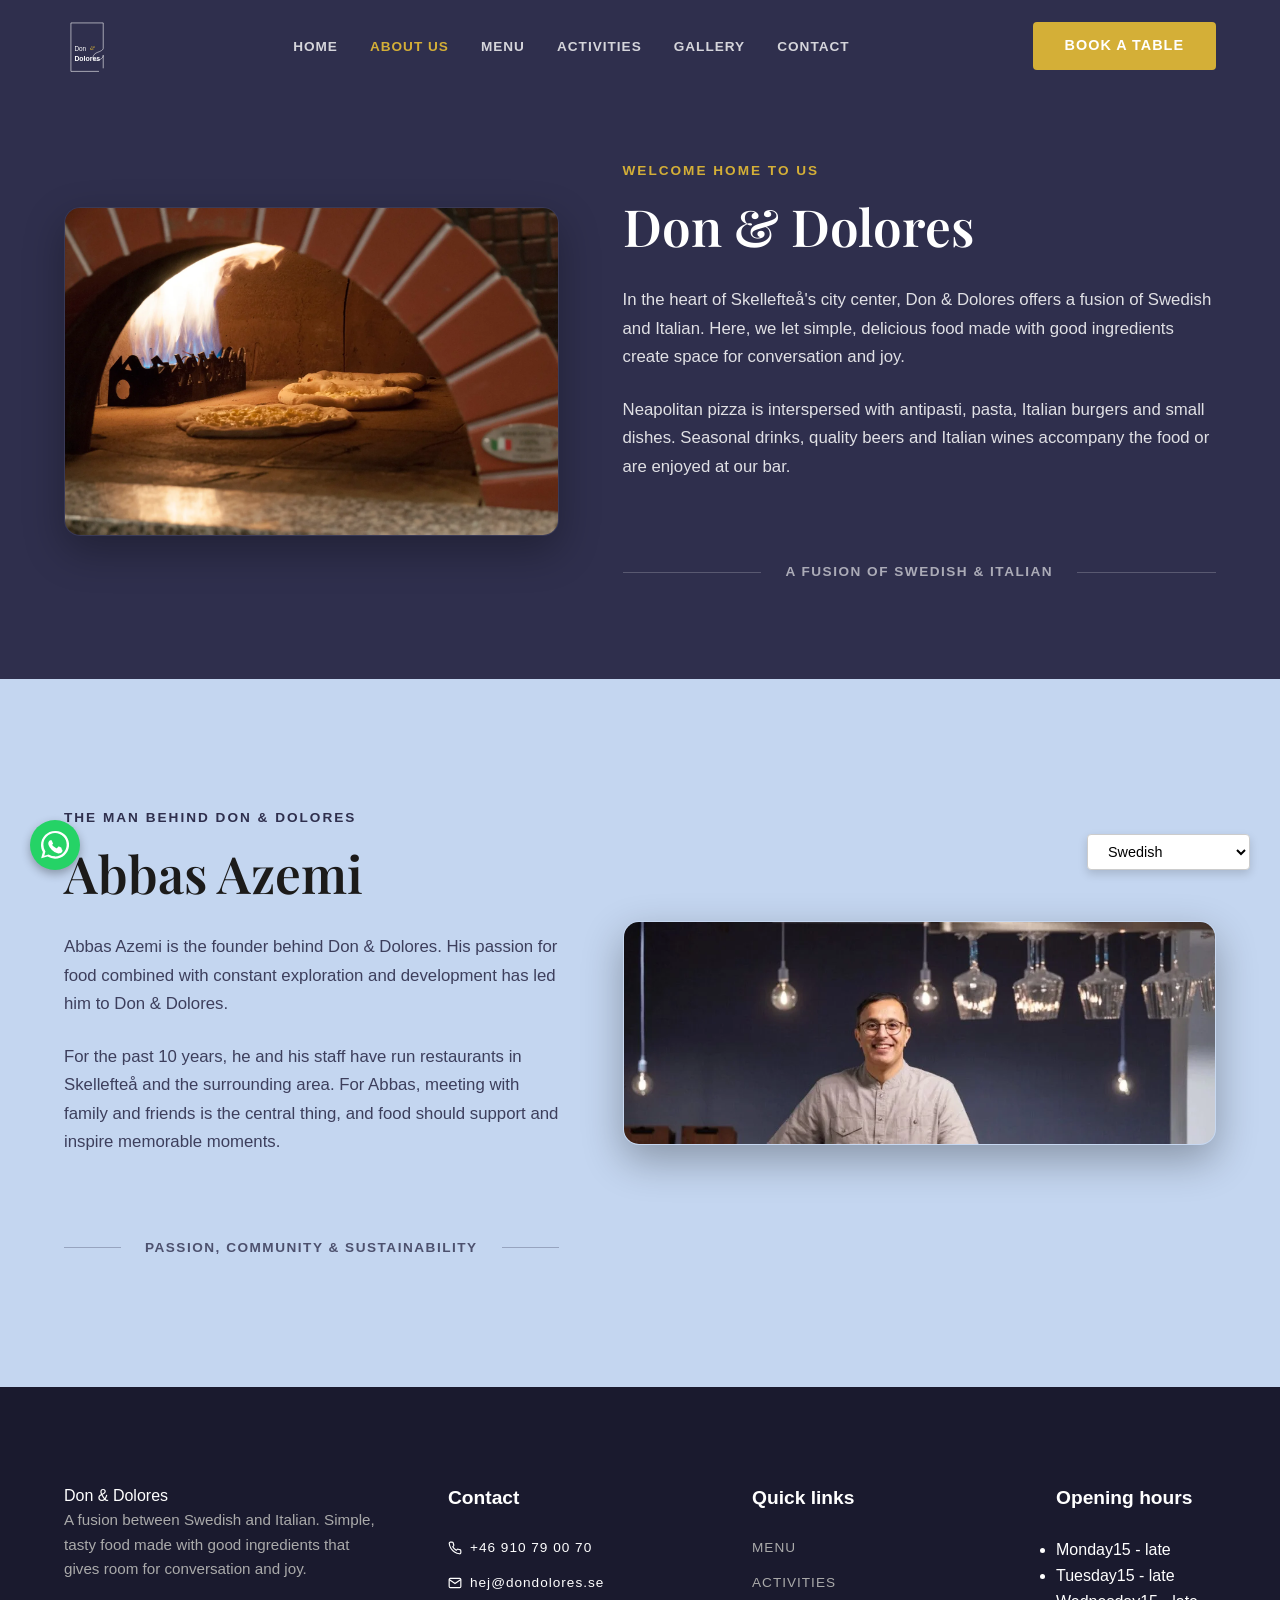
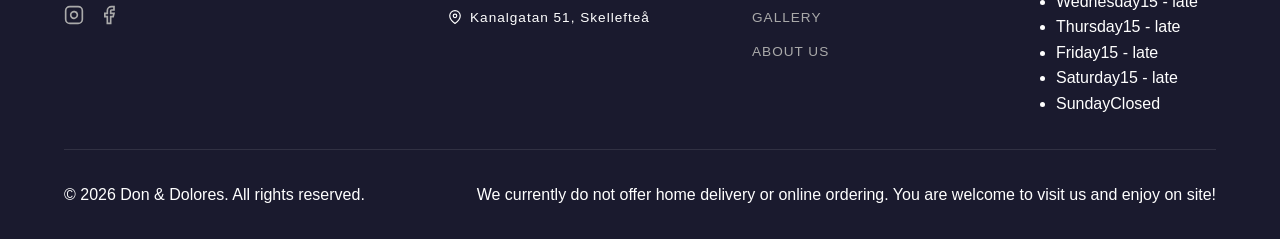
==== about.html @ 0abe005c "feat: complete redesign of Don & Dolores website with new pages and interactive modules" ====
<!DOCTYPE html>
<html lang="sv">

<head>
    <meta charset="UTF-8">
    <meta name="viewport" content="width=device-width, initial-scale=1.0">
    <title>About Us | Don & Dolores</title>
    <!-- Google Fonts -->
    <link rel="preconnect" href="https://fonts.googleapis.com">
    <link rel="preconnect" href="https://fonts.gstatic.com" crossorigin>
    <link
        href="https://fonts.googleapis.com/css2?family=Playfair+Display:ital,wght@0,400..900;1,400..900&family=Plus+Jakarta+Sans:ital,wght@0,200..800;1,200..800&display=swap"
        rel="stylesheet">
    <link rel="stylesheet" href="css/main.css">
</head>

<body>
    <!-- 1. HEADER & NAVIGATION -->
    <header>
        <div class="container nav-container">
            <!-- Logo (Matched to screenshot exactly) -->
            <a href="index.html" class="logo-container" aria-label="Don & Dolores Home">
                <svg viewBox="0 0 200 260" class="logo-svg" fill="none" xmlns="http://www.w3.org/2000/svg"
                    style="color: #ffffff;">
                    <path
                        d="M 150,240 L 30,240 L 30,30 L 170,30 L 170,140 C 170,150 150,155 140,160 C 125,168 120,185 135,190 C 150,195 170,185 170,170 L 170,225"
                        stroke="currentColor" stroke-width="2.5" stroke-linecap="round" stroke-linejoin="round" />
                    <text x="45" y="152" font-family="'Inter', sans-serif" font-weight="300" font-size="28"
                        fill="currentColor">Don</text>
                    <text x="112" y="146" font-family="'Playfair Display', serif" font-style="italic" font-weight="600"
                        font-size="24" fill="var(--accent-gold)">&amp;</text>
                    <text x="45" y="196" font-family="'Inter', sans-serif" font-weight="700" font-size="30"
                        fill="currentColor">Dolores</text>
                </svg>
            </a>

            <!-- Nav Menu Links (Matched to screenshot exactly) -->
            <nav>
                <ul class="nav-menu">
                    <li><a href="index.html" class="nav-link">HOME</a></li>
                    <li><a href="about.html" class="nav-link active">ABOUT US</a></li>
                    <li><a href="menu.html" class="nav-link">MENU</a></li>
                    <li><a href="index.html#aktiviteter" class="nav-link">ACTIVITIES</a></li>
                    <li><a href="gallery.html" class="nav-link">GALLERY</a></li>
                    <li><a href="index.html#kontakt" class="nav-link">CONTACT</a></li>
                </ul>
            </nav>

            <!-- Action buttons -->
            <div class="nav-actions">
                <a href="#boka" class="btn btn-gold open-booking">BOOK A TABLE</a>

                <!-- Mobile Navigation Toggle -->
                <button class="mobile-toggle" aria-label="Toggle Menu">
                    <span></span>
                    <span></span>
                    <span></span>
                </button>
            </div>
        </div>
    </header>

    <!-- 2. DON & DOLORES (WELCOME HOME) SECTION -->
    <section class="welcome-section about-hero-padding">
        <div class="container">
            <div class="welcome-grid">
                <div class="welcome-image-wrap">
                    <img src="gallery/2-scaled.webp" alt="Don & Dolores waitress with drinks" class="welcome-image">
                </div>
                <div class="welcome-content">
                    <span class="welcome-subtitle">WELCOME HOME TO US</span>
                    <h1 class="welcome-title">Don &amp; Dolores</h1>
                    <p class="welcome-text">In the heart of Skellefteå's city center, Don &amp; Dolores offers a fusion
                        of Swedish and Italian. Here, we let simple, delicious food made with good ingredients create
                        space for conversation and joy.</p>
                    <p class="welcome-text">Neapolitan pizza is interspersed with antipasti, pasta, Italian burgers and
                        small dishes. Seasonal drinks, quality beers and Italian wines accompany the food or are enjoyed
                        at our bar.</p>
                    <div class="divider-line divider-line-light">A fusion of Swedish &amp; Italian</div>
                </div>
            </div>
        </div>
    </section>

    <!-- 3. ABBAS AZEMI (FOUNDER) SECTION -->
    <section class="founder-section">
        <div class="container">
            <div class="welcome-grid">
                <div class="welcome-content">
                    <span class="welcome-subtitle">THE MAN BEHIND DON &amp; DOLORES</span>
                    <h2 class="welcome-title">Abbas Azemi</h2>
                    <p class="welcome-text">Abbas Azemi is the founder behind Don &amp; Dolores. His passion for food
                        combined with constant exploration and development has led him to Don &amp; Dolores.</p>
                    <p class="welcome-text">For the past 10 years, he and his staff have run restaurants in Skellefteå
                        and the surrounding area. For Abbas, meeting with family and friends is the central thing, and
                        food should support and inspire memorable moments.</p>
                    <div class="divider-line divider-line-dark">Passion, community &amp; sustainability</div>
                </div>
                <div class="welcome-image-wrap">
                    <img src="assets/owner.webp" alt="Abbas Azemi, founder of Don & Dolores" class="welcome-image">
                </div>
            </div>
        </div>
    </section>

    <!-- 4. FOOTER SECTION -->
    <footer>
        <div class="container footer-grid">
            <!-- Col 1: Brand -->
            <div class="footer-col brand-col">
                <span class="footer-logo">Don &amp; Dolores</span>
                <p class="footer-brand-desc">A fusion between Swedish and Italian. Simple, tasty food made with good
                    ingredients that gives room for conversation and joy.</p>
                <div class="social-links" style="display:flex; gap:15px; margin-top:1.5rem;">
                    <a href="https://www.instagram.com/dondolores_skelleftea/" target="_blank" aria-label="Instagram"
                        style="color:#aaa; text-decoration:none;"><svg width="20" height="20" viewBox="0 0 24 24"
                            fill="none" stroke="currentColor" stroke-width="2">
                            <rect x="2" y="2" width="20" height="20" rx="5" ry="5"></rect>
                            <path d="M16 11.37A4 4 0 1 1 12.63 8 4 4 0 0 1 16 11.37z"></path>
                            <line x1="17.5" y1="6.5" x2="17.51" y2="6.5"></line>
                        </svg></a>
                    <a href="https://www.facebook.com/dondolores.skelleftea/" target="_blank" aria-label="Facebook"
                        style="color:#aaa; text-decoration:none;"><svg width="20" height="20" viewBox="0 0 24 24"
                            fill="none" stroke="currentColor" stroke-width="2">
                            <path d="M18 2h-3a5 5 0 0 0-5 5v3H7v4h3v8h4v-8h3l1-4h-4V7a1 1 0 0 1 1-1h3z"></path>
                        </svg></a>
                </div>
            </div>

            <!-- Col 2: Contact -->
            <div class="footer-col">
                <h3>Contact</h3>
                <ul class="footer-links">
                    <li><span style="display:flex; align-items:center; gap:8px;"><svg width="14" height="14"
                                viewBox="0 0 24 24" fill="none" stroke="currentColor" stroke-width="2">
                                <path
                                    d="M22 16.92v3a2 2 0 0 1-2.18 2 19.79 19.79 0 0 1-8.63-3.07 19.5 19.5 0 0 1-6-6 19.79 19.79 0 0 1-3.07-8.67A2 2 0 0 1 4.11 2h3a2 2 0 0 1 2 1.72 12.84 12.84 0 0 0 .7 2.81 2 2 0 0 1-.45 2.11L8.09 9.91a16 16 0 0 0 6 6l1.27-1.27a2 2 0 0 1 2.11-.45 12.84 12.84 0 0 0 2.81.7A2 2 0 0 1 22 16.92z">
                                </path>
                            </svg> +46 910 79 00 70</span></li>
                    <li><span style="display:flex; align-items:center; gap:8px;"><svg width="14" height="14"
                                viewBox="0 0 24 24" fill="none" stroke="currentColor" stroke-width="2">
                                <path d="M4 4h16c1.1 0 2 .9 2 2v12c0 1.1-.9 2-2 2H4c-1.1 0-2-.9-2-2V6c0-1.1.9-2 2-2z">
                                </path>
                                <polyline points="22,6 12,13 2,6"></polyline>
                            </svg> hej@dondolores.se</span></li>
                    <li><span style="display:flex; align-items:center; gap:8px;"><svg width="14" height="14"
                                viewBox="0 0 24 24" fill="none" stroke="currentColor" stroke-width="2">
                                <path d="M21 10c0 7-9 13-9 13s-9-6-9-13a9 9 0 0 1 18 0z"></path>
                                <circle cx="12" cy="10" r="3"></circle>
                            </svg> Kanalgatan 51, Skellefteå</span></li>
                </ul>
            </div>

            <!-- Col 3: Quick links -->
            <div class="footer-col">
                <h3>Quick links</h3>
                <ul class="footer-links">
                    <li><a href="menu.html">MENU</a></li>
                    <li><a href="index.html#aktiviteter">ACTIVITIES</a></li>
                    <li><a href="gallery.html">GALLERY</a></li>
                    <li><a href="about.html">ABOUT US</a></li>
                </ul>
            </div>

            <!-- Col 4: Opening hours -->
            <div class="footer-col">
                <h3>Opening hours</h3>
                <ul class="footer-hours">
                    <li><span>Monday</span><span>15 - late</span></li>
                    <li><span>Tuesday</span><span>15 - late</span></li>
                    <li><span>Wednesday</span><span>15 - late</span></li>
                    <li><span>Thursday</span><span>15 - late</span></li>
                    <li><span>Friday</span><span>15 - late</span></li>
                    <li><span>Saturday</span><span>15 - late</span></li>
                    <li><span>Sunday</span><span>Closed</span></li>
                </ul>
            </div>
        </div>

        <!-- Footer Bottom -->
        <div class="container">
            <div class="footer-bottom"
                style="display:flex; justify-content:space-between; align-items:center; margin-top:2rem; padding-top:2rem; border-top:1px solid rgba(255,255,255,0.1);">
                <span class="footer-copy">© 2026 Don & Dolores. All rights reserved.</span>
                <span class="footer-note" style="text-align:center;">We currently do not offer home delivery or online
                    ordering. You are welcome to visit us and enjoy on site!</span>
            </div>
        </div>
    </footer>

    <!-- Whatsapp Floating Icon -->
    <a href="https://wa.me/46910790070" class="whatsapp-float" target="_blank" aria-label="Contact us on WhatsApp">
        <svg viewBox="0 0 24 24" fill="currentColor">
            <path
                d="M12.031 0C5.383 0 0 5.383 0 12.031c0 2.112.551 4.184 1.597 6.002L.135 23.364l5.48-1.439a11.97 11.97 0 006.416 1.838h.005c6.645 0 12.028-5.383 12.028-12.027 0-3.218-1.253-6.246-3.529-8.522A11.968 11.968 0 0012.031 0zm0 21.737h-.004a9.96 9.96 0 01-5.066-1.378l-.364-.216-3.766.988.995-3.674-.236-.376a9.971 9.971 0 01-1.523-5.29c0-5.5 4.478-9.977 9.98-9.977 2.666 0 5.171 1.039 7.054 2.922a9.977 9.977 0 012.92 7.058c-.001 5.5-4.48 9.977-9.98 9.977zM17.5 14.28c-.3-.15-1.785-.88-2.062-.98-.277-.1-.479-.15-.68.15-.202.3-.778.98-.953 1.18-.175.2-.35.225-.65.075-1.493-.746-2.585-1.365-3.567-2.616-.255-.325.253-.301.696-.887.15-.2.075-.375 0-.525-.075-.15-.68-1.64-.93-2.247-.243-.591-.49-.51-.68-.52h-.581c-.2 0-.525.075-.8.375-.275.3-1.05 1.025-1.05 2.5 0 1.475 1.075 2.9 1.225 3.1.15.2 2.115 3.225 5.12 4.525.714.31 1.27.495 1.704.633.716.227 1.368.195 1.88.118.572-.086 1.785-.73 2.035-1.43.25-.7.25-1.3.175-1.43-.075-.13-.275-.205-.575-.355z" />
        </svg>
        <span class="whatsapp-tooltip">Contact us</span>
    </a>

    <!-- WAITERAID BOOKING MODAL -->
    <div class="booking-modal" id="bookingModal">
        <div class="booking-content">
            <div class="booking-header">
                <button class="booking-back" id="modalBackBtn" style="display:none;" aria-label="Go back"><svg
                        width="24" height="24" viewBox="0 0 24 24" fill="none" stroke="currentColor" stroke-width="2">
                        <polyline points="15 18 9 12 15 6"></polyline>
                    </svg></button>
                <h3 class="booking-modal-title">DON & DOLORES</h3>
                <button class="booking-close" aria-label="Close modal">&times;</button>
            </div>

            <div class="booking-body">
                <!-- STEP 1: Meal -->
                <div class="booking-step active" id="step1">
                    <p data-translate="selectMeal" style="font-size: 0.9rem; margin-bottom: 0.5rem;">Välj måltid</p>
                    <button class="meal-btn" data-translate="dinner" onclick="nextStep(2)">Middag</button>
                </div>

                <!-- STEP 2: Guests -->
                <div class="booking-step" id="step2">
                    <div class="selection-summary" data-translate="dinner">Middag</div>
                    <p data-translate="selectGuestsTitle"
                        style="font-size: 0.8rem; font-weight:700; margin: 1rem 0 0.5rem; letter-spacing:1px;">VÄLJ
                        ANTAL PERSONER</p>
                    <ul class="guest-list">
                        <li><button class="guest-btn" data-guests-count="1" onclick="selectGuests(1)">1 person</button>
                        </li>
                        <li><button class="guest-btn" data-guests-count="2" onclick="selectGuests(2)">2
                                personer</button></li>
                        <li><button class="guest-btn" data-guests-count="3" onclick="selectGuests(3)">3
                                personer</button></li>
                        <li><button class="guest-btn" data-guests-count="4" onclick="selectGuests(4)">4
                                personer</button></li>
                        <li><button class="guest-btn" data-guests-count="5" onclick="selectGuests(5)">5
                                personer</button></li>
                        <li><button class="guest-btn" data-guests-count="6" onclick="selectGuests(6)">6
                                personer</button></li>
                        <li><button class="guest-btn" data-guests-count="7" onclick="selectGuests(7)">7
                                personer</button></li>
                        <li><button class="guest-btn" data-guests-count="8" onclick="selectGuests(8)">8
                                personer</button></li>
                        <li><button class="guest-btn" data-guests-count="9+" onclick="selectGuests('9+')">9+
                                personer</button></li>
                    </ul>
                </div>

                <!-- STEP 3: Date & Children -->
                <div class="booking-step" id="step3">
                    <div class="selection-summary" data-translate="dinner">Middag</div>
                    <div class="booking-filters">
                        <select class="filter-select" id="guestCountSelect">
                            <option value="2">2 personer</option>
                        </select>
                        <select class="filter-select" id="childCountSelect">
                            <option value="0" data-translate="childrenCountDefault">Varav barn antal</option>
                            <option value="0" data-translate="children0">0 Barn</option>
                            <option value="1" data-translate="children1">1 Barn</option>
                            <option value="2" data-translate="children2">2 Barn</option>
                        </select>
                    </div>

                    <div class="calendar-view">
                        <div class="month-block">
                            <h4 class="month-title" id="monthTitle" data-month-name="JULI" data-year="2026">JULI 2026
                            </h4>
                            <div class="calendar-grid">
                                <div class="cal-day-header" data-day="1">MÅN</div>
                                <div class="cal-day-header" data-day="2">TIS</div>
                                <div class="cal-day-header" data-day="3">ONS</div>
                                <div class="cal-day-header" data-day="4">TOR</div>
                                <div class="cal-day-header" data-day="5">FRE</div>
                                <div class="cal-day-header" data-day="6">LÖR</div>
                                <div class="cal-day-header" data-day="7">SÖN</div>
                                <div class="cal-day disabled">29</div>
                                <div class="cal-day disabled">30</div>
                                <div class="cal-day disabled">01</div>
                                <div class="cal-day active" onclick="selectDate('3 July')">02</div>
                                <div class="cal-day">03</div>
                                <div class="cal-day">04</div>
                                <div class="cal-day">05</div>
                                <div class="cal-day">06</div>
                                <div class="cal-day">07</div>
                                <div class="cal-day">08</div>
                                <div class="cal-day">09</div>
                                <div class="cal-day">10</div>
                                <div class="cal-day">11</div>
                                <div class="cal-day">12</div>
                            </div>
                        </div>
                    </div>
                </div>

                <!-- STEP 4: Time Selection -->
                <div class="booking-step" id="step4">
                    <div class="selection-summary" data-translate="dinner" style="margin-bottom:0.5rem;">Dinner</div>
                    <div class="selection-details">
                        <span><svg width="14" height="14" viewBox="0 0 24 24" fill="none" stroke="currentColor"
                                stroke-width="2">
                                <path d="M17 21v-2a4 4 0 0 0-4-4H5a4 4 0 0 0-4 4v2"></path>
                                <circle cx="9" cy="7" r="4"></circle>
                                <path d="M23 21v-2a4 4 0 0 0-3-3.87"></path>
                                <path d="M16 3.13a4 4 0 0 1 0 7.75"></path>
                            </svg> <span id="finalGuests">2 guests</span></span>
                        <span><svg width="14" height="14" viewBox="0 0 24 24" fill="none" stroke="currentColor"
                                stroke-width="2">
                                <rect x="3" y="4" width="18" height="18" rx="2" ry="2"></rect>
                                <line x1="16" y1="2" x2="16" y2="6"></line>
                                <line x1="8" y1="2" x2="8" y2="6"></line>
                                <line x1="3" y1="10" x2="21" y2="10"></line>
                            </svg> <span id="finalDate">3 July</span></span>
                        <span><svg width="14" height="14" viewBox="0 0 24 24" fill="none" stroke="currentColor"
                                stroke-width="2">
                                <circle cx="12" cy="12" r="10"></circle>
                                <polyline points="12 6 12 12 16 14"></polyline>
                            </svg> <span data-translate="time">Tid</span></span>
                    </div>

                    <div class="time-list">
                        <div class="time-row"><span>16:00</span><button class="btn-book-time"
                                data-translate="book">BOKA</button></div>
                        <div class="time-row"><span>16:15</span><button class="btn-book-time"
                                data-translate="book">BOKA</button></div>
                        <div class="time-row"><span>16:30</span><button class="btn-book-time"
                                data-translate="book">BOKA</button></div>
                        <div class="time-row"><span>16:45</span><button class="btn-book-time"
                                data-translate="book">BOKA</button></div>
                        <div class="time-row"><span>17:00</span><button class="btn-book-time"
                                data-translate="book">BOKA</button></div>
                        <div class="time-row"><span>17:15</span><button class="btn-book-time"
                                data-translate="book">BOKA</button></div>
                        <div class="time-row"><span>17:30</span><button class="btn-book-time"
                                data-translate="book">BOKA</button></div>
                    </div>
                </div>

            </div>

            <!-- Modal Footer -->
            <div class="booking-footer">
                <div class="booking-footer-left">
                    <span style="font-weight:700; letter-spacing: -1px; font-size:1.1rem; color:#ccc;">BB<span
                            style="font-size:0.6rem; vertical-align:top; display:inline-block; line-height:1; margin-left:2px;">BOKA<br>BORD</span></span>
                    <a href="#"
                        style="color:#aaa; text-decoration:none; display:flex; align-items:center; gap:4px; font-size:0.8rem; margin-left:15px;"><svg
                            width="14" height="14" viewBox="0 0 24 24" fill="none" stroke="currentColor"
                            stroke-width="2">
                            <path d="M15 3h4a2 2 0 0 1 2 2v14a2 2 0 0 1-2 2h-4"></path>
                            <polyline points="10 17 15 12 10 7"></polyline>
                            <line x1="15" y1="12" x2="3" y2="12"></line>
                        </svg> <span data-translate="login">Logga in</span></a>
                </div>
                <div class="booking-footer-right" style="position: relative;">
                    <button class="lang-switch-btn"
                        style="background: none; border: none; color: inherit; font-size: inherit; display: flex; align-items: center; gap: 2px; cursor: pointer; padding: 0;">
                        <svg width="12" height="12" viewBox="0 0 24 24" fill="none" stroke="currentColor"
                            stroke-width="2" style="margin-right:2px;">
                            <circle cx="12" cy="12" r="10"></circle>
                            <line x1="2" y1="12" x2="22" y2="12"></line>
                            <path
                                d="M12 2a15.3 15.3 0 0 1 4 10 15.3 15.3 0 0 1-4 10 15.3 15.3 0 0 1-4-10 15.3 15.3 0 0 1 4-10z">
                            </path>
                        </svg>
                        <span class="current-lang">Swedish</span>
                    </button>
                    <div class="lang-dropdown">
                        <button class="lang-dropdown-option active" data-lang="sv"
                            style="background: none; border: none; width: 100%; text-align: left; display: flex; justify-content: space-between; align-items: center; font-size: 0.8rem; padding: 8px 12px; cursor: pointer;">
                            <span>Swedish</span>
                            <span class="check-icon">✓</span>
                        </button>
                        <button class="lang-dropdown-option" data-lang="en"
                            style="background: none; border: none; width: 100%; text-align: left; display: flex; justify-content: space-between; align-items: center; font-size: 0.8rem; padding: 8px 12px; cursor: pointer;">
                            <span>English</span>
                            <span class="check-icon" style="display: none;">✓</span>
                        </button>
                    </div>
                </div>
            </div>
        </div>
    </div>

    <!-- Floating Language Switcher -->
    <div class="lang-switcher-float">
        <select class="lang-select">
            <option value="" disabled>Select Language</option>
            <option value="en">English</option>
            <option value="sv" selected>Swedish</option>
        </select>
    </div>

    <script src="js/main.js"></script>
</body>

</html>
---- css/main.css ----
:root {
    --bg-light: #FAF7F2;
    --bg-dark: #2F2F4D;
    --bg-darker: #1a1a2e;
    --text-primary: #1C1B1A;
    --text-secondary: #5A5A58;
    --accent-gold: #D4AF37;
    --border-light: rgba(0,0,0,0.1);
    --border-dark: rgba(255,255,255,0.1);
    --modal-bg: #FFFFFF;
    --btn-blue: #00A3D9;
}

* {
    box-sizing: border-box;
    margin: 0;
    padding: 0;
}

body {
    font-family: 'Inter', sans-serif;
    color: var(--text-primary);
    background-color: var(--bg-light);
    line-height: 1.6;
    overflow-x: hidden;
}

h1, h2, h3, h4, h5, h6 {
    font-family: 'Playfair Display', serif;
    font-weight: 600;
}

a {
    color: inherit;
    text-decoration: none;
    transition: color 0.3s ease;
}

.text-center { text-align: center; }
.container {
    width: 90%;
    max-width: 1200px;
    margin: 0 auto;
}

/* BUTTONS */
.btn {
    display: inline-block;
    padding: 0.8rem 2rem;
    font-size: 0.9rem;
    font-weight: 600;
    text-transform: uppercase;
    letter-spacing: 1px;
    border: none;
    cursor: pointer;
    transition: all 0.3s ease;
    border-radius: 4px;
}

.btn-gold {
    background-color: var(--accent-gold);
    color: #fff;
}
.btn-gold:hover {
    background-color: #b5952f;
    transform: translateY(-2px);
}

.btn-outline {
    background-color: transparent;
    border: 1px solid var(--text-primary);
    color: var(--text-primary);
}
.btn-outline:hover {
    background-color: var(--text-primary);
    color: var(--bg-light);
}

/* HEADER & NAV */
header {
    position: fixed;
    top: 0;
    left: 0;
    width: 100%;
    z-index: 1000;
    padding: 1rem 0;
    background: transparent;
    border-bottom: 1px solid transparent;
    transition: background 0.3s ease, padding 0.3s ease, border-color 0.3s ease;
}

header.scrolled {
    background: rgba(47, 47, 77, 0.95);
    backdrop-filter: blur(10px);
    border-bottom: 1px solid var(--border-dark);
    padding: 0.5rem 0;
}

.nav-container {
    display: flex;
    justify-content: space-between;
    align-items: center;
}

.logo-container {
    height: 60px;
    color: #fff;
    display: inline-block;
    transition: transform 0.3s ease;
}

.logo-svg {
    height: 100%;
    width: auto;
}

.nav-menu {
    display: flex;
    gap: 2rem;
    list-style: none;
}

.nav-link {
    font-size: 0.85rem;
    font-weight: 600;
    text-transform: uppercase;
    letter-spacing: 1px;
    color: #fff;
    opacity: 0.8;
}
.nav-link:hover, .nav-link.active {
    opacity: 1;
    color: var(--accent-gold);
}

.nav-actions {
    display: flex;
    align-items: center;
    gap: 1.5rem;
}

.mobile-toggle {
    display: none;
    background: none;
    border: none;
    cursor: pointer;
    flex-direction: column;
    gap: 5px;
}

.mobile-toggle span {
    display: block;
    width: 25px;
    height: 2px;
    background: #fff;
}

/* HERO */
.hero {
    height: 100vh;
    min-height: 600px;
    position: relative;
    display: flex;
    align-items: center;
    color: #fff;
    padding-top: 80px;
    background-attachment: fixed;
    background-size: cover;
    background-position: center;
    background-repeat: no-repeat;
}

.hero .container {
    position: relative;
    z-index: 2;
}

.hero-overlay {
    position: absolute;
    top: 0;
    left: 0;
    width: 100%;
    height: 100%;
    background: rgba(0, 0, 0, 0.75);
    z-index: 1;
}

.hero-subtitle {
    display: block;
    font-size: 0.9rem;
    letter-spacing: 3px;
    text-transform: uppercase;
    margin-bottom: 1rem;
    color: var(--accent-gold);
}

.hero-title {
    font-size: clamp(3rem, 5vw, 5rem);
    line-height: 1.1;
    margin-bottom: 1.5rem;
}

.hero-desc {
    font-size: 1.2rem;
    max-width: 600px;
    margin: 0 auto 3rem auto;
    opacity: 0.9;
}

.hero-buttons {
    display: flex;
    gap: 1.5rem;
}
.hero-buttons .btn:first-child {
    background-color: transparent;
    border: 1px solid #fff;
    color: #fff;
}

/* SECTION COMMON */
section {
    padding: 8rem 0;
}

.section-tag {
    display: block;
    font-size: 0.8rem;
    letter-spacing: 2px;
    text-transform: uppercase;
    color: var(--accent-gold);
    margin-bottom: 1rem;
    font-weight: 600;
}

/* PHILOSOPHY */
.philosophy-grid {
    display: grid;
    grid-template-columns: 1fr 1fr;
    gap: 4rem;
    align-items: center;
}

.philosophy-content h2 {
    font-size: 3rem;
    margin-bottom: 2rem;
}

.philosophy-text {
    font-size: 1.1rem;
    color: var(--text-secondary);
    margin-bottom: 3rem;
}

.philosophy-highlights {
    display: grid;
    grid-template-columns: 1fr 1fr;
    gap: 2rem;
}

.philosophy-images {
    position: relative;
    height: 600px;
}

.philosophy-images img {
    position: absolute;
    object-fit: cover;
    border-radius: 4px;
}

.img-large {
    width: 80%;
    height: 80%;
    top: 0;
    right: 0;
}

.img-small {
    width: 50%;
    height: 50%;
    bottom: 0;
    left: 0;
    border: 10px solid var(--bg-light);
}

/* MENU PAGE LIST */
.menu-category {
    margin-bottom: 4rem;
}
.menu-category-title {
    margin-bottom: 2rem;
    text-transform: uppercase;
    font-size: 1.2rem;
    letter-spacing: 1px;
    color: #fff;
}
.menu-item {
    margin-bottom: 1.5rem;
}
.menu-item-row {
    display: flex;
    align-items: baseline;
    justify-content: space-between;
    margin-bottom: 0.5rem;
}
.menu-item-name {
    font-family: 'Inter', sans-serif;
    font-size: 1.2rem;
    font-weight: 400;
    white-space: nowrap;
}
.menu-item-dots {
    flex-grow: 1;
    border-bottom: 1px dotted rgba(255,255,255,0.4);
    margin: 0 15px;
    position: relative;
    top: -5px;
}
.menu-item-price {
    font-weight: 600;
    font-size: 1.1rem;
    white-space: nowrap;
}
.menu-item-desc {
    font-size: 0.9rem;
    color: #ccc;
    max-width: 800px;
}

.events-grid {
    display: grid;
    grid-template-columns: repeat(auto-fit, minmax(280px, 1fr));
    gap: 2.5rem;
}

.event-card {
    background: #fff;
    border-radius: 16px;
    overflow: hidden;
    box-shadow: 0 10px 30px rgba(47, 47, 77, 0.15);
    transition: transform 0.4s cubic-bezier(0.165, 0.84, 0.44, 1), box-shadow 0.4s cubic-bezier(0.165, 0.84, 0.44, 1);
    border: 1px solid rgba(255, 255, 255, 0.05);
}

.event-card:hover {
    transform: translateY(-10px);
    box-shadow: 0 20px 45px rgba(47, 47, 77, 0.35);
}

.event-img-wrap {
    position: relative;
    height: 250px;
}

.event-img {
    width: 100%;
    height: 100%;
    object-fit: cover;
}

.event-day-badge {
    position: absolute;
    top: 20px;
    left: 20px;
    background: var(--bg-dark);
    color: #fff;
    padding: 5px 15px;
    font-size: 0.75rem;
    font-weight: 700;
    letter-spacing: 1px;
    border-radius: 4px;
}

.event-content {
    padding: 2rem;
}

.event-title {
    font-size: 1.5rem;
    margin-bottom: 1rem;
}

.event-desc {
    color: var(--text-secondary);
    margin-bottom: 1.5rem;
    font-size: 0.95rem;
}

/* FAQ SECTION */
.faq-accordion {
    border-top: 1px solid var(--border-dark);
}

.faq-item {
    border-bottom: 1px solid var(--border-dark);
}

.faq-question {
    width: 100%;
    background: none;
    border: none;
    color: #fff;
    padding: 1.5rem 0;
    font-size: 1.2rem;
    font-family: 'Playfair Display', serif;
    text-align: left;
    display: flex;
    justify-content: space-between;
    align-items: center;
    cursor: pointer;
}

.faq-icon {
    font-size: 1.5rem;
    transition: transform 0.3s ease;
    font-family: 'Inter', sans-serif;
    font-weight: 300;
}

.faq-item.active .faq-icon {
    transform: rotate(45deg);
}

.faq-answer {
    max-height: 0;
    overflow: hidden;
    transition: max-height 0.3s ease, padding 0.3s ease;
    color: #ccc;
    font-size: 1rem;
}

.faq-item.active .faq-answer {
    padding-bottom: 1.5rem;
    max-height: 500px;
}

/* FOOTER */
footer {
    background-color: var(--bg-darker);
    color: #fff;
    padding: 6rem 0 2rem 0;
}

.footer-grid {
    display: grid;
    grid-template-columns: 2fr 1.5fr 1.5fr 1fr;
    gap: 4rem;
}

.footer-col h3 {
    font-size: 1.2rem;
    margin-bottom: 1.5rem;
    font-family: 'Inter', sans-serif;
    font-weight: 600;
}

.footer-col p {
    color: #aaa;
    font-size: 0.95rem;
}

.footer-socials {
    display: flex;
    gap: 1rem;
}

.social-icon {
    width: 36px;
    height: 36px;
    border-radius: 50%;
    background: #fff;
    color: var(--bg-darker);
    display: flex;
    align-items: center;
    justify-content: center;
    transition: all 0.3s ease;
}
.social-icon:hover {
    background: var(--accent-gold);
    color: #fff;
}
.social-icon svg {
    width: 18px;
    height: 18px;
}

.contact-list a, .footer-links a {
    color: #aaa;
    transition: color 0.3s ease;
}
.contact-list a:hover, .footer-links a:hover {
    color: var(--accent-gold);
}

.footer-links {
    list-style: none;
}
.footer-links li {
    margin-bottom: 0.8rem;
    font-size: 0.85rem;
    letter-spacing: 1px;
}

.hours-list {
    display: grid;
    grid-template-columns: 1fr 1fr;
    gap: 0.5rem;
    color: #aaa;
    font-size: 0.9rem;
}

.whatsapp-float {
    position: fixed;
    bottom: 30px;
    left: 30px;
    background-color: #25d366;
    color: #fff;
    width: 50px;
    height: 50px;
    border-radius: 50%;
    display: flex;
    align-items: center;
    justify-content: center;
    box-shadow: 0 4px 10px rgba(0,0,0,0.3);
    z-index: 100;
    transition: transform 0.3s ease;
}
.whatsapp-float:hover {
    transform: scale(1.1);
}
.whatsapp-float svg {
    width: 28px;
    height: 28px;
}
.whatsapp-tooltip {
    position: absolute;
    left: 60px;
    background: #fff;
    color: #000;
    padding: 5px 15px;
    border-radius: 20px;
    font-size: 0.8rem;
    font-weight: 600;
    white-space: nowrap;
    opacity: 0;
    pointer-events: none;
    transition: opacity 0.3s ease;
}
.whatsapp-float:hover .whatsapp-tooltip {
    opacity: 1;
}


/* MULTI-STEP BOOKING MODAL */
.booking-modal {
    position: fixed;
    top: 0;
    left: 0;
    width: 100%;
    height: 100%;
    background: rgba(0,0,0,0.7);
    display: flex;
    align-items: center;
    justify-content: center;
    z-index: 2000;
    opacity: 0;
    visibility: hidden;
    transition: all 0.3s ease;
}

.booking-modal.show {
    opacity: 1;
    visibility: visible;
}

.booking-content {
    background: var(--modal-bg);
    width: 90%;
    max-width: 600px;
    border-radius: 8px;
    overflow: hidden;
    transform: translateY(20px);
    transition: transform 0.3s ease;
    color: #000;
    display: flex;
    flex-direction: column;
    max-height: 90vh;
}

.booking-modal.show .booking-content {
    transform: translateY(0);
}

.booking-header {
    background: #fff;
    color: #000;
    padding: 1rem;
    display: flex;
    align-items: center;
    justify-content: space-between;
    border-bottom: 1px solid #eee;
}

.booking-modal-title {
    font-family: 'Inter', sans-serif;
    font-size: 1rem;
    font-weight: 700;
    letter-spacing: 1px;
    flex-grow: 1;
    text-align: center;
}

.booking-back, .booking-close {
    background: none;
    border: none;
    color: #000;
    cursor: pointer;
}
.booking-close {
    font-size: 1.5rem;
    line-height: 1;
    font-weight: bold;
}

.booking-body {
    padding: 2rem;
    flex-grow: 1;
    overflow-y: auto;
}

.booking-step {
    display: none;
    animation: fadeIn 0.3s ease forwards;
}

.booking-step.active {
    display: block;
}

@keyframes fadeIn {
    from { opacity: 0; transform: translateY(10px); }
    to { opacity: 1; transform: translateY(0); }
}

.meal-btn {
    width: 100%;
    padding: 15px;
    text-align: left;
    background: #fff;
    border: 1px solid #ddd;
    border-radius: 4px;
    font-size: 1.1rem;
    cursor: pointer;
    transition: border-color 0.2s;
}
.meal-btn:hover {
    border-color: #000;
}

.selection-summary {
    padding: 15px;
    border: 1px solid #eee;
    background: #f9f9f9;
    border-radius: 4px;
    font-size: 1.1rem;
}

.guest-list {
    list-style: none;
    border: 1px solid #eee;
    border-radius: 4px;
}
.guest-list li {
    border-bottom: 1px solid #eee;
}
.guest-list li:last-child {
    border-bottom: none;
}
.guest-btn {
    width: 100%;
    padding: 15px;
    text-align: left;
    background: none;
    border: none;
    font-size: 1rem;
    cursor: pointer;
}
.guest-btn:hover {
    background: #f5f5f5;
}

.booking-filters {
    display: flex;
    gap: 10px;
    margin-top: 15px;
    margin-bottom: 20px;
}
.filter-select {
    flex: 1;
    padding: 10px;
    border: 1px solid #ddd;
    border-radius: 4px;
    font-size: 1rem;
    background: #fff;
}

.calendar-view {
    border: 1px solid #eee;
    padding: 15px;
    border-radius: 4px;
}
.month-title {
    text-align: center;
    font-family: 'Inter', sans-serif;
    font-size: 0.9rem;
    margin-bottom: 15px;
    letter-spacing: 1px;
}
.calendar-grid {
    display: grid;
    grid-template-columns: repeat(7, 1fr);
    gap: 5px;
    text-align: center;
}
.cal-day-header {
    font-size: 0.7rem;
    font-weight: 700;
    color: #666;
    margin-bottom: 10px;
}
.cal-day {
    padding: 10px 0;
    font-size: 0.9rem;
    cursor: pointer;
    border-radius: 4px;
}
.cal-day:hover:not(.disabled) {
    background: #f0f0f0;
}
.cal-day.disabled {
    color: #ccc;
    cursor: not-allowed;
}
.cal-day.active {
    background: #fff;
    border: 1px solid #000;
    font-weight: bold;
}

.selection-details {
    display: flex;
    gap: 15px;
    font-size: 0.9rem;
    color: #666;
    margin-bottom: 15px;
}
.selection-details span {
    display: flex;
    align-items: center;
    gap: 5px;
}

.time-list {
    border: 1px solid #eee;
    border-radius: 4px;
}
.time-row {
    display: flex;
    justify-content: space-between;
    align-items: center;
    padding: 10px 15px;
    border-bottom: 1px solid #eee;
}
.time-row:last-child {
    border-bottom: none;
}
.btn-book-time {
    background: var(--btn-blue);
    color: #fff;
    border: none;
    padding: 8px 15px;
    border-radius: 4px;
    font-weight: 600;
    cursor: pointer;
}
.btn-book-time:hover {
    background: #0088b5;
}

.booking-footer {
    padding: 10px 15px;
    background: #f9f9f9;
    border-top: 1px solid #eee;
    display: flex;
    justify-content: space-between;
    align-items: center;
}

/* RESPONSIVE */
@media (max-width: 900px) {
    .philosophy-grid, .footer-grid {
        grid-template-columns: 1fr;
    }
    .events-grid {
        grid-template-columns: 1fr 1fr;
    }
    .nav-menu {
        display: none;
    }
    .mobile-toggle {
        display: flex;
    }
}
@media (max-width: 600px) {
    .events-grid {
        grid-template-columns: 1fr;
    }
    .hero-title {
        font-size: 2.5rem;
    }
}

/* Booking modal language switcher */
.lang-switch-btn {
    background: none;
    border: none;
    color: #aaa;
    font-size: 0.8rem;
    display: flex;
    align-items: center;
    gap: 2px;
    cursor: pointer;
    padding: 0;
    transition: color 0.2s;
}
.lang-switch-btn:hover {
    color: #fff;
}
.lang-dropdown {
    display: none;
    position: absolute;
    bottom: calc(100% + 5px);
    right: 0;
    background: #ffffff;
    border: 1px solid #e0e0e0;
    border-radius: 4px;
    box-shadow: 0 -4px 12px rgba(0,0,0,0.15);
    z-index: 100;
    min-width: 110px;
    padding: 4px 0;
    animation: slideUp 0.2s ease forwards;
}
.lang-dropdown.show {
    display: block;
}
@keyframes slideUp {
    from { opacity: 0; transform: translateY(5px); }
    to { opacity: 1; transform: translateY(0); }
}
.lang-dropdown-option {
    width: 100%;
    padding: 8px 12px;
    text-align: left;
    background: none;
    border: none;
    font-size: 0.8rem;
    color: #333;
    cursor: pointer;
    display: flex;
    justify-content: space-between;
    align-items: center;
    transition: background 0.2s, color 0.2s;
}
.lang-dropdown-option:hover {
    background: #f5f5f5;
    color: #000;
}
.lang-dropdown-option.active {
    font-weight: 600;
    color: #000;
}
.lang-dropdown-option .check-icon {
    font-size: 0.75rem;
    font-weight: bold;
    color: #000;
}

/* Floating language switcher at bottom-right of page */
.lang-switcher-float {
    position: fixed;
    bottom: 30px;
    right: 30px;
    z-index: 1000;
}
.lang-switcher-float select {
    background: #ffffff;
    color: #000000;
    padding: 8px 16px;
    border-radius: 4px;
    border: 1px solid #ccc;
    box-shadow: 0 4px 10px rgba(0,0,0,0.15);
    font-size: 0.9rem;
    cursor: pointer;
    font-family: 'Inter', sans-serif;
    font-weight: 500;
    outline: none;
    transition: border-color 0.2s, box-shadow 0.2s;
}
.lang-switcher-float select:hover {
    border-color: #999;
}
.lang-switcher-float select:focus {
    border-color: #666;
    box-shadow: 0 4px 12px rgba(0,0,0,0.2);
}

/* REDESIGNED ACTIVITIES & EVENTS SECTION */
.activities-section {
    background-color: #C4D6F0;
    color: #1c1b1a;
    padding: 7rem 0;
}

.activities-header {
    text-align: center;
    max-width: 700px;
    margin: 0 auto 5rem auto;
}

.activities-subtitle {
    display: block;
    font-size: 0.8rem;
    font-weight: 700;
    text-transform: uppercase;
    letter-spacing: 2px;
    margin-bottom: 0.75rem;
    color: #2F2F4D;
}

.activities-title {
    font-size: clamp(2.4rem, 4vw, 3.2rem);
    margin-bottom: 1.5rem;
    color: #1c1b1a;
    font-family: 'Playfair Display', serif;
}

.activities-desc {
    color: #2f2f4d;
    font-size: 1.1rem;
    opacity: 0.9;
}

.activities-grid-top {
    display: grid;
    grid-template-columns: repeat(auto-fit, minmax(280px, 1fr));
    gap: 2.5rem;
    margin-bottom: 2rem;
}

.activities-card {
    background: #2F2F4D;
    color: #fff;
    padding: 3.5rem 2.5rem;
    border-radius: 16px;
    display: flex;
    flex-direction: column;
    justify-content: flex-start;
    box-shadow: 0 10px 30px rgba(47, 47, 77, 0.15);
    border: 1px solid rgba(255, 255, 255, 0.05);
    transition: transform 0.4s cubic-bezier(0.165, 0.84, 0.44, 1), box-shadow 0.4s cubic-bezier(0.165, 0.84, 0.44, 1);
}

.activities-card:hover {
    transform: translateY(-10px);
    box-shadow: 0 20px 45px rgba(47, 47, 77, 0.35);
}

.activities-card-tag {
    font-size: 0.8rem;
    color: var(--accent-gold);
    margin-bottom: 1.2rem;
    text-transform: uppercase;
    letter-spacing: 2px;
    font-weight: 700;
}

.activities-card-title {
    font-size: 1.8rem;
    margin-bottom: 1rem;
    font-family: 'Playfair Display', serif;
    color: #fff;
    font-weight: 700;
}

.activities-card-body {
    color: rgba(255, 255, 255, 0.85);
    font-size: 0.95rem;
    line-height: 1.7;
}

.activities-calendar-btn-wrap {
    text-align: center;
    margin: 4rem 0 5rem 0;
}

.btn-calendar {
    display: inline-block;
    background: transparent;
    color: #1c1b1a;
    border: 2px solid #1c1b1a;
    padding: 1rem 2.6rem;
    font-size: 0.9rem;
    font-weight: 700;
    text-transform: uppercase;
    letter-spacing: 1.5px;
    border-radius: 6px;
    text-decoration: none;
    transition: background 0.3s ease, color 0.3s ease, transform 0.2s ease, box-shadow 0.2s ease;
}

.btn-calendar:hover {
    background: #1c1b1a;
    color: #C4D6F0;
    transform: translateY(-2px);
    box-shadow: 0 6px 15px rgba(28, 27, 26, 0.15);
}

.btn-calendar:active {
    transform: translateY(0);
}

.activities-grid-bottom {
    display: grid;
    grid-template-columns: repeat(auto-fit, minmax(280px, 1fr));
    gap: 2.5rem;
}

.activities-bottom-card {
    background: #2F2F4D;
    color: #fff;
    padding: 3.5rem 2.5rem;
    border-radius: 16px;
    display: flex;
    flex-direction: column;
    justify-content: space-between;
    box-shadow: 0 10px 30px rgba(47, 47, 77, 0.15);
    border: 1px solid rgba(255, 255, 255, 0.05);
    min-height: 270px;
    transition: transform 0.4s cubic-bezier(0.165, 0.84, 0.44, 1), box-shadow 0.4s cubic-bezier(0.165, 0.84, 0.44, 1);
}

.activities-bottom-card:hover {
    transform: translateY(-10px);
    box-shadow: 0 20px 45px rgba(47, 47, 77, 0.35);
}

.activities-bottom-card-title {
    font-size: 1.6rem;
    margin-bottom: 1rem;
    font-family: 'Playfair Display', serif;
    color: #fff;
    font-weight: 700;
}

.activities-bottom-card-body {
    color: rgba(255, 255, 255, 0.8);
    font-size: 0.95rem;
    line-height: 1.7;
    margin-bottom: 1.5rem;
}

.activities-bottom-card-link {
    color: var(--accent-gold);
    font-size: 0.85rem;
    font-weight: 700;
    text-transform: uppercase;
    letter-spacing: 1.5px;
    text-decoration: none;
    display: inline-flex;
    align-items: center;
    gap: 6px;
    margin-top: auto;
    transition: gap 0.3s ease, opacity 0.2s ease;
}

.activities-bottom-card:hover .activities-bottom-card-link,
.event-card:hover .activities-bottom-card-link {
    gap: 12px;
}

.activities-bottom-card-link:hover {
    opacity: 0.85;
}

/* SHARED WELCOME & FOUNDER SECTIONS */
.welcome-section {
    background-color: var(--bg-dark);
    color: #fff;
    padding: 6rem 0;
    position: relative;
}

.about-hero-padding {
    padding-top: 10rem;
}

.welcome-grid {
    display: grid;
    grid-template-columns: 1fr 1.2fr;
    gap: 4rem;
    align-items: center;
}

.welcome-image-wrap {
    position: relative;
    border-radius: 16px;
    overflow: hidden;
    box-shadow: 0 15px 40px rgba(0,0,0,0.3);
    border: 1px solid rgba(255,255,255,0.05);
}

.welcome-image {
    width: 100%;
    height: auto;
    display: block;
    object-fit: cover;
}

.welcome-content {
    display: flex;
    flex-direction: column;
    justify-content: center;
}

.welcome-subtitle {
    font-size: 0.85rem;
    font-weight: 700;
    text-transform: uppercase;
    letter-spacing: 2px;
    color: var(--accent-gold);
    margin-bottom: 1rem;
}

.welcome-title {
    font-size: clamp(2.5rem, 4vw, 3.5rem);
    margin-bottom: 2rem;
    font-family: 'Playfair Display', serif;
    line-height: 1.1;
}

.welcome-text {
    color: rgba(255,255,255,0.85);
    font-size: 1.05rem;
    line-height: 1.7;
    margin-bottom: 1.5rem;
}

/* Founder Section */
.founder-section {
    background-color: #C4D6F0;
    color: #1c1b1a;
    padding: 8rem 0;
}

.founder-section .welcome-text {
    color: #2f2f4d;
    opacity: 0.9;
}

.founder-section .welcome-title {
    color: #1c1b1a;
}

.founder-section .welcome-subtitle {
    color: #2F2F4D;
}

.founder-grid {
    display: grid;
    grid-template-columns: 1.2fr 1fr;
    gap: 4rem;
    align-items: center;
}

.founder-content {
    display: flex;
    flex-direction: column;
    justify-content: center;
}

.founder-subtitle {
    font-size: 0.85rem;
    font-weight: 700;
    text-transform: uppercase;
    letter-spacing: 2px;
    color: #2F2F4D;
    margin-bottom: 1rem;
}

.founder-title {
    font-size: clamp(2.5rem, 4vw, 3.5rem);
    margin-bottom: 2rem;
    font-family: 'Playfair Display', serif;
    color: #1c1b1a;
    line-height: 1.1;
}

.founder-text {
    color: #2f2f4d;
    font-size: 1.05rem;
    line-height: 1.7;
    margin-bottom: 1.5rem;
    opacity: 0.9;
}

.founder-image-wrap {
    position: relative;
    border-radius: 16px;
    overflow: hidden;
    box-shadow: 0 15px 40px rgba(47, 47, 77, 0.15);
    border: 1px solid rgba(0,0,0,0.05);
}

/* Divider lines */
.divider-line {
    display: flex;
    align-items: center;
    text-align: center;
    margin-top: 3.5rem;
    font-size: 0.85rem;
    font-weight: 700;
    letter-spacing: 1.5px;
    text-transform: uppercase;
}

.divider-line-light {
    color: rgba(255, 255, 255, 0.6);
}

.divider-line-dark {
    color: rgba(47, 47, 77, 0.8);
}

.divider-line::before,
.divider-line::after {
    content: '';
    flex: 1;
}

.divider-line-light::before,
.divider-line-light::after {
    border-bottom: 1px solid rgba(255, 255, 255, 0.2);
}

.divider-line-dark::before,
.divider-line-dark::after {
    border-bottom: 1.5px solid rgba(47, 47, 77, 0.3);
}

.divider-line::before {
    margin-right: 1.5rem;
}

.divider-line::after {
    margin-left: 1.5rem;
}

@media (max-width: 991px) {
    .welcome-grid, .founder-grid {
        grid-template-columns: 1fr;
        gap: 3rem;
    }
    .welcome-image-wrap, .founder-image-wrap {
        max-width: 550px;
        margin: 0 auto;
    }
    .founder-grid .founder-image-wrap {
        grid-row: 1;
    }
}

/* Custom Collage Layout for Homepage Welcome Section */
.welcome-collage {
    position: relative;
    height: 460px;
    width: 100%;
    max-width: 480px;
    margin: 0 auto;
}

.welcome-collage-img {
    position: absolute;
    border-radius: 16px;
    box-shadow: 0 15px 35px rgba(0, 0, 0, 0.35);
    border: 1px solid rgba(255, 255, 255, 0.08);
    object-fit: cover;
    transition: transform 0.4s cubic-bezier(0.165, 0.84, 0.44, 1), box-shadow 0.4s cubic-bezier(0.165, 0.84, 0.44, 1);
}

.welcome-collage-img:hover {
    transform: scale(1.05) translateY(-5px);
    box-shadow: 0 25px 50px rgba(0, 0, 0, 0.5);
    z-index: 10 !important;
}

.collage-main {
    width: 65%;
    height: 320px;
    top: 70px;
    left: 70px;
    z-index: 3;
}

.collage-top {
    width: 48%;
    height: 190px;
    top: 0;
    right: 0;
    z-index: 2;
}

.collage-bottom {
    width: 48%;
    height: 170px;
    bottom: 0;
    left: 0;
    z-index: 1;
}

/* Button dark outline with rich hover state */
.btn-dark-outline {
    background: transparent;
    border: 2px solid #2F2F4D;
    color: #2F2F4D;
    padding: 0.8rem 2.2rem;
    font-size: 0.85rem;
    font-weight: 700;
    text-transform: uppercase;
    letter-spacing: 1.5px;
    border-radius: 6px;
    cursor: pointer;
    transition: all 0.3s cubic-bezier(0.165, 0.84, 0.44, 1);
    display: inline-block;
}

.btn-dark-outline:hover {
    background: #2F2F4D;
    color: #fff;
    transform: translateY(-3px);
    box-shadow: 0 8px 20px rgba(47, 47, 77, 0.25);
}

@media (max-width: 991px) {
    .welcome-collage {
        height: 380px;
        max-width: 400px;
        margin-bottom: 2rem;
    }
    .collage-main {
        width: 65%;
        height: 260px;
        top: 60px;
        left: 60px;
    }
    .collage-top {
        width: 48%;
        height: 150px;
    }
    .collage-bottom {
        width: 48%;
        height: 140px;
    }
}
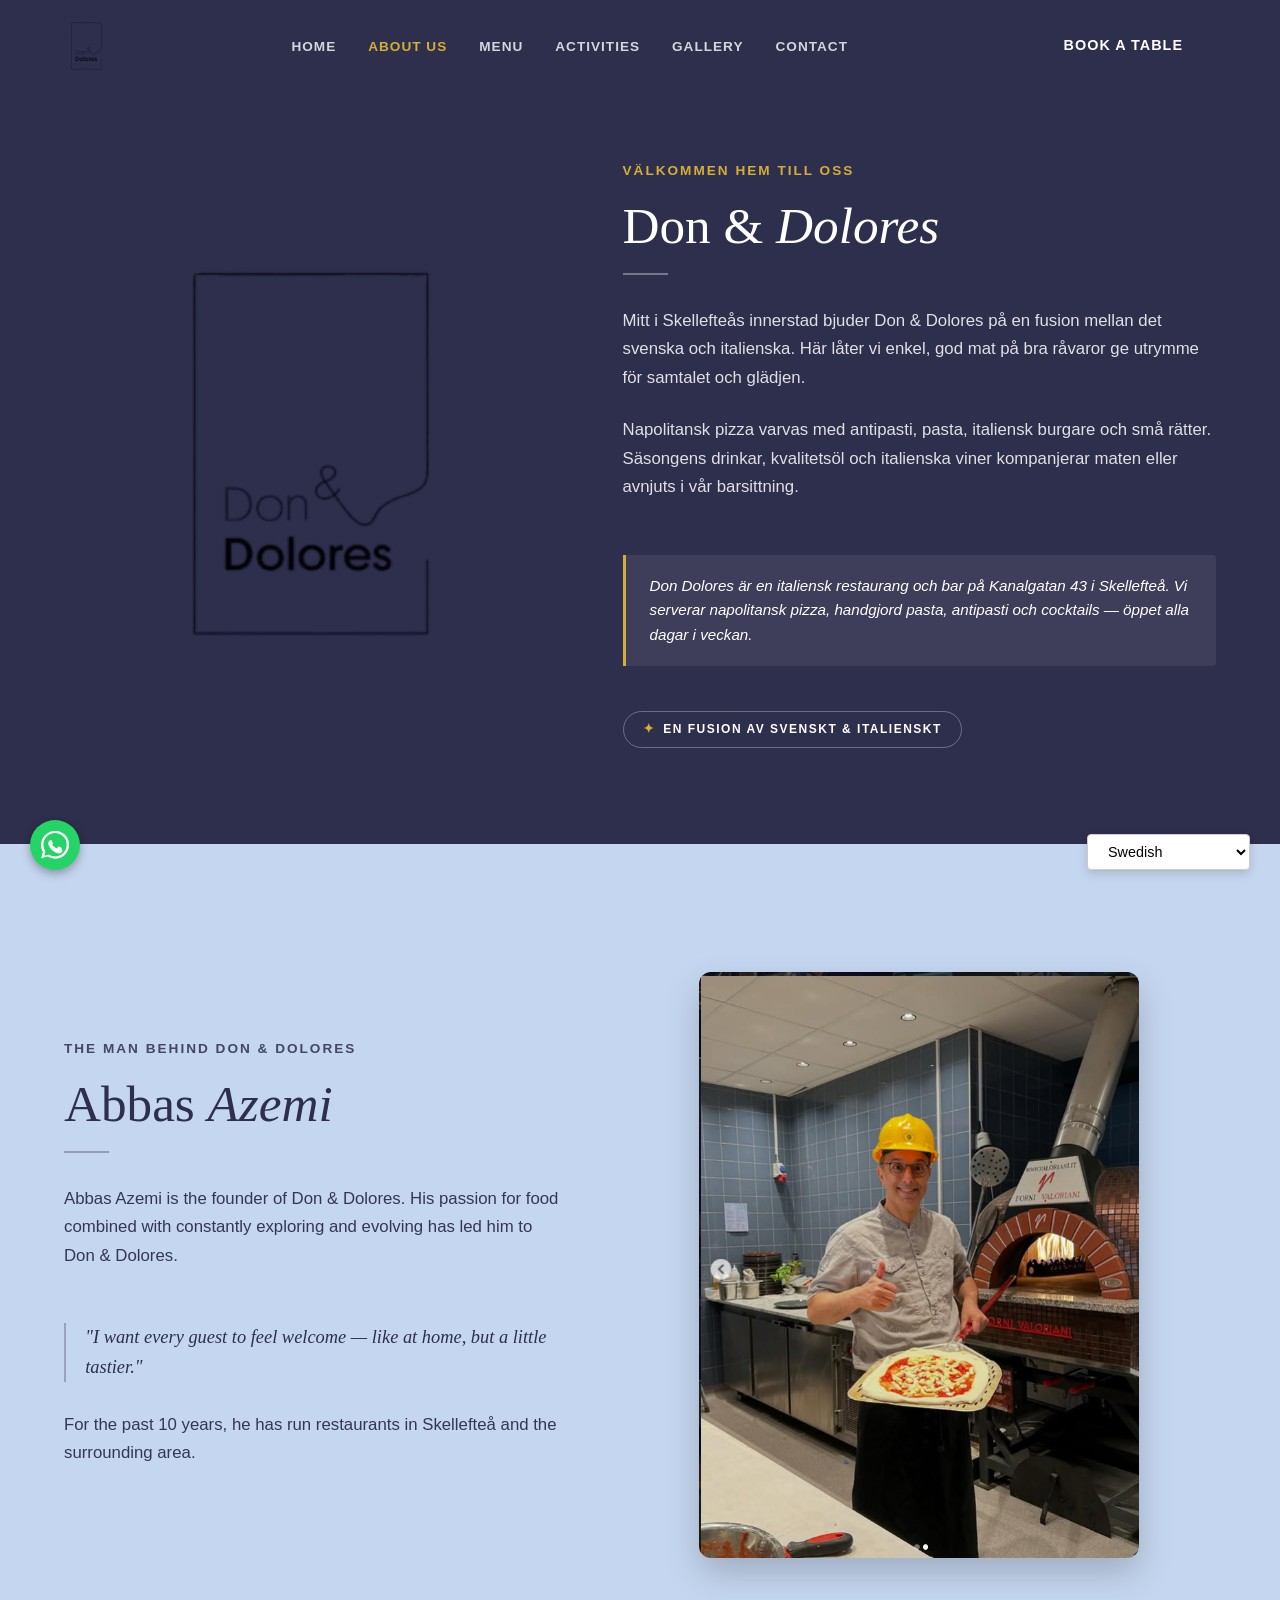
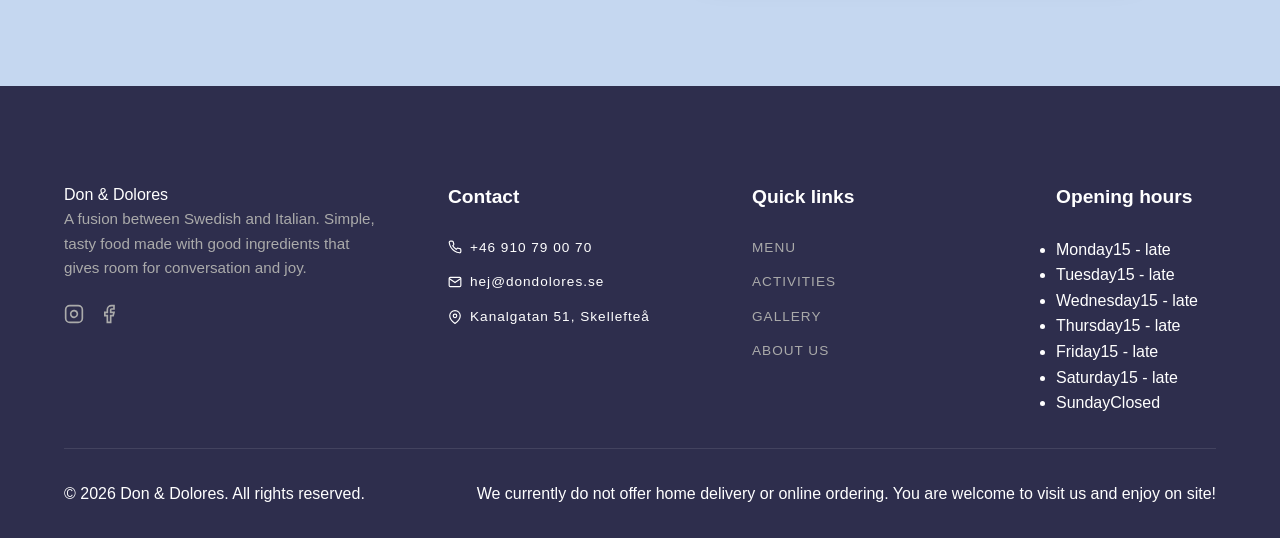
==== commit 82cf6448: "Update images and design across Home, About, Gallery, and Menu" ====
--- a/about.html
+++ b/about.html
@@ -18,20 +18,9 @@
     <!-- 1. HEADER & NAVIGATION -->
     <header>
         <div class="container nav-container">
-            <!-- Logo (Matched to screenshot exactly) -->
+            <!-- Logo from assets/logo.webp -->
             <a href="index.html" class="logo-container" aria-label="Don & Dolores Home">
-                <svg viewBox="0 0 200 260" class="logo-svg" fill="none" xmlns="http://www.w3.org/2000/svg"
-                    style="color: #ffffff;">
-                    <path
-                        d="M 150,240 L 30,240 L 30,30 L 170,30 L 170,140 C 170,150 150,155 140,160 C 125,168 120,185 135,190 C 150,195 170,185 170,170 L 170,225"
-                        stroke="currentColor" stroke-width="2.5" stroke-linecap="round" stroke-linejoin="round" />
-                    <text x="45" y="152" font-family="'Inter', sans-serif" font-weight="300" font-size="28"
-                        fill="currentColor">Don</text>
-                    <text x="112" y="146" font-family="'Playfair Display', serif" font-style="italic" font-weight="600"
-                        font-size="24" fill="var(--accent-gold)">&amp;</text>
-                    <text x="45" y="196" font-family="'Inter', sans-serif" font-weight="700" font-size="30"
-                        fill="currentColor">Dolores</text>
-                </svg>
+                <img src="assets/logo.webp" alt="Don & Dolores Logo" class="logo-img">
             </a>
 
             <!-- Nav Menu Links (Matched to screenshot exactly) -->
@@ -48,7 +37,7 @@
 
             <!-- Action buttons -->
             <div class="nav-actions">
-                <a href="#boka" class="btn btn-gold open-booking">BOOK A TABLE</a>
+                <a href="#boka" class="btn btn-nav-booking open-booking">BOOK A TABLE</a>
 
                 <!-- Mobile Navigation Toggle -->
                 <button class="mobile-toggle" aria-label="Toggle Menu">
@@ -61,43 +50,51 @@
     </header>
 
     <!-- 2. DON & DOLORES (WELCOME HOME) SECTION -->
-    <section class="welcome-section about-hero-padding">
+    <section class="welcome-section about-hero-padding bg-dark-blue">
         <div class="container">
             <div class="welcome-grid">
-                <div class="welcome-image-wrap">
-                    <img src="gallery/2-scaled.webp" alt="Don & Dolores waitress with drinks" class="welcome-image">
+                <div style="display: flex; justify-content: center; align-items: center; padding: 2rem;">
+                    <img src="assets/logo.webp" alt="Don & Dolores Logo" style="width: 100%; max-width: 350px; height: auto; object-fit: contain;">
                 </div>
                 <div class="welcome-content">
-                    <span class="welcome-subtitle">WELCOME HOME TO US</span>
-                    <h1 class="welcome-title">Don &amp; Dolores</h1>
-                    <p class="welcome-text">In the heart of Skellefteå's city center, Don &amp; Dolores offers a fusion
-                        of Swedish and Italian. Here, we let simple, delicious food made with good ingredients create
-                        space for conversation and joy.</p>
-                    <p class="welcome-text">Neapolitan pizza is interspersed with antipasti, pasta, Italian burgers and
-                        small dishes. Seasonal drinks, quality beers and Italian wines accompany the food or are enjoyed
-                        at our bar.</p>
-                    <div class="divider-line divider-line-light">A fusion of Swedish &amp; Italian</div>
+                    <span class="welcome-subtitle">VÄLKOMMEN HEM TILL OSS</span>
+                    <h1 class="welcome-title">Don &amp; <span class="italic-title-part">Dolores</span></h1>
+                    <p class="welcome-text">Mitt i Skellefteås innerstad bjuder Don &amp; Dolores på en fusion mellan
+                        det svenska och italienska. Här låter vi enkel, god mat på bra råvaror ge utrymme för samtalet
+                        och glädjen.</p>
+                    <p class="welcome-text">Napolitansk pizza varvas med antipasti, pasta, italiensk burgare och små
+                        rätter. Säsongens drinkar, kvalitetsöl och italienska viner kompanjerar maten eller avnjuts i
+                        vår barsittning.</p>
+                    <div class="welcome-note">
+                        Don Dolores är en italiensk restaurang och bar på Kanalgatan 43 i Skellefteå. Vi serverar
+                        napolitansk pizza, handgjord pasta, antipasti och cocktails — öppet alla dagar i veckan.
+                    </div>
+                    <div class="welcome-tag-pill">
+                        <span class="pill-icon">✦</span> EN FUSION AV SVENSKT &amp; ITALIENSKT
+                    </div>
                 </div>
             </div>
         </div>
     </section>
 
     <!-- 3. ABBAS AZEMI (FOUNDER) SECTION -->
-    <section class="founder-section">
+    <section class="founder-section bg-light-blue">
         <div class="container">
             <div class="welcome-grid">
                 <div class="welcome-content">
                     <span class="welcome-subtitle">THE MAN BEHIND DON &amp; DOLORES</span>
-                    <h2 class="welcome-title">Abbas Azemi</h2>
-                    <p class="welcome-text">Abbas Azemi is the founder behind Don &amp; Dolores. His passion for food
-                        combined with constant exploration and development has led him to Don &amp; Dolores.</p>
-                    <p class="welcome-text">For the past 10 years, he and his staff have run restaurants in Skellefteå
-                        and the surrounding area. For Abbas, meeting with family and friends is the central thing, and
-                        food should support and inspire memorable moments.</p>
-                    <div class="divider-line divider-line-dark">Passion, community &amp; sustainability</div>
-                </div>
-                <div class="welcome-image-wrap">
-                    <img src="assets/owner.webp" alt="Abbas Azemi, founder of Don & Dolores" class="welcome-image">
+                    <h2 class="welcome-title">Abbas <span class="italic-title-part">Azemi</span></h2>
+                    <p class="welcome-text">Abbas Azemi is the founder of Don &amp; Dolores. His passion for food
+                        combined with constantly exploring and evolving has led him to Don &amp; Dolores.</p>
+                    <div class="founder-quote">
+                        "I want every guest to feel welcome — like at home, but a little tastier."
+                    </div>
+                    <p class="welcome-text">For the past 10 years, he has run restaurants in Skellefteå and the
+                        surrounding area.</p>
+                </div>
+                <div style="display: flex; justify-content: center; align-items: center;">
+                    <img src="assets/owner-horizontal.jpg" alt="Abbas Azemi, founder of Don & Dolores"
+                        style="width: 100%; max-width: 440px; border-radius: 12px; box-shadow: 0 15px 35px rgba(0, 0, 0, 0.2); object-fit: cover;">
                 </div>
             </div>
         </div>
--- a/css/main.css
+++ b/css/main.css
@@ -1,7 +1,7 @@
 :root {
-    --bg-light: #FAF7F2;
-    --bg-dark: #2F2F4D;
-    --bg-darker: #1a1a2e;
+    --bg-light: #C5D7F0;
+    --bg-dark: #2E2E4D;
+    --bg-darker: #2E2E4D;
     --text-primary: #1C1B1A;
     --text-secondary: #5A5A58;
     --accent-gold: #D4AF37;
@@ -57,13 +57,30 @@
     border-radius: 4px;
 }
 
-.btn-gold {
-    background-color: var(--accent-gold);
-    color: #fff;
-}
-.btn-gold:hover {
-    background-color: #b5952f;
+.btn-nav-booking {
+    background-color: #2E2E4D !important;
+    color: #ffffff !important;
+    border: 1px solid #2E2E4D !important;
+    transition: all 0.3s cubic-bezier(0.165, 0.84, 0.44, 1);
+}
+.btn-nav-booking:hover {
+    background-color: transparent !important;
+    color: #2E2E4D !important;
     transform: translateY(-2px);
+}
+
+/* Dark header / dark banner responsive overrides */
+header.scrolled .btn-nav-booking,
+.dark-hero-page header:not(.scrolled) .btn-nav-booking {
+    background-color: #C5D7F0 !important;
+    color: #2E2E4D !important;
+    border-color: #C5D7F0 !important;
+}
+header.scrolled .btn-nav-booking:hover,
+.dark-hero-page header:not(.scrolled) .btn-nav-booking:hover {
+    background-color: transparent !important;
+    color: #ffffff !important;
+    border-color: #ffffff !important;
 }
 
 .btn-outline {
@@ -90,7 +107,8 @@
 }
 
 header.scrolled {
-    background: rgba(47, 47, 77, 0.95);
+    background-color: #2E2E4D !important;
+    background: #2E2E4D !important;
     backdrop-filter: blur(10px);
     border-bottom: 1px solid var(--border-dark);
     padding: 0.5rem 0;
@@ -181,7 +199,7 @@
     left: 0;
     width: 100%;
     height: 100%;
-    background: rgba(0, 0, 0, 0.75);
+    background: rgba(0, 0, 0, 0.45);
     z-index: 1;
 }
 
@@ -210,6 +228,8 @@
 .hero-buttons {
     display: flex;
     gap: 1.5rem;
+    justify-content: center;
+    align-items: center;
 }
 .hero-buttons .btn:first-child {
     background-color: transparent;
@@ -337,14 +357,14 @@
     background: #fff;
     border-radius: 16px;
     overflow: hidden;
-    box-shadow: 0 10px 30px rgba(47, 47, 77, 0.15);
+    box-shadow: 0 10px 30px rgba(46, 46, 77, 0.15);
     transition: transform 0.4s cubic-bezier(0.165, 0.84, 0.44, 1), box-shadow 0.4s cubic-bezier(0.165, 0.84, 0.44, 1);
     border: 1px solid rgba(255, 255, 255, 0.05);
 }
 
 .event-card:hover {
     transform: translateY(-10px);
-    box-shadow: 0 20px 45px rgba(47, 47, 77, 0.35);
+    box-shadow: 0 20px 45px rgba(46, 46, 77, 0.35);
 }
 
 .event-img-wrap {
@@ -916,7 +936,7 @@
 
 /* REDESIGNED ACTIVITIES & EVENTS SECTION */
 .activities-section {
-    background-color: #C4D6F0;
+    background-color: #C5D7F0;
     color: #1c1b1a;
     padding: 7rem 0;
 }
@@ -934,7 +954,7 @@
     text-transform: uppercase;
     letter-spacing: 2px;
     margin-bottom: 0.75rem;
-    color: #2F2F4D;
+    color: #2E2E4D;
 }
 
 .activities-title {
@@ -945,7 +965,7 @@
 }
 
 .activities-desc {
-    color: #2f2f4d;
+    color: #2e2e4d;
     font-size: 1.1rem;
     opacity: 0.9;
 }
@@ -958,21 +978,21 @@
 }
 
 .activities-card {
-    background: #2F2F4D;
+    background: #2E2E4D;
     color: #fff;
     padding: 3.5rem 2.5rem;
     border-radius: 16px;
     display: flex;
     flex-direction: column;
     justify-content: flex-start;
-    box-shadow: 0 10px 30px rgba(47, 47, 77, 0.15);
+    box-shadow: 0 10px 30px rgba(46, 46, 77, 0.15);
     border: 1px solid rgba(255, 255, 255, 0.05);
     transition: transform 0.4s cubic-bezier(0.165, 0.84, 0.44, 1), box-shadow 0.4s cubic-bezier(0.165, 0.84, 0.44, 1);
 }
 
 .activities-card:hover {
     transform: translateY(-10px);
-    box-shadow: 0 20px 45px rgba(47, 47, 77, 0.35);
+    box-shadow: 0 20px 45px rgba(46, 46, 77, 0.35);
 }
 
 .activities-card-tag {
@@ -1020,7 +1040,7 @@
 
 .btn-calendar:hover {
     background: #1c1b1a;
-    color: #C4D6F0;
+    color: #C5D7F0;
     transform: translateY(-2px);
     box-shadow: 0 6px 15px rgba(28, 27, 26, 0.15);
 }
@@ -1036,14 +1056,14 @@
 }
 
 .activities-bottom-card {
-    background: #2F2F4D;
+    background: #2E2E4D;
     color: #fff;
     padding: 3.5rem 2.5rem;
     border-radius: 16px;
     display: flex;
     flex-direction: column;
     justify-content: space-between;
-    box-shadow: 0 10px 30px rgba(47, 47, 77, 0.15);
+    box-shadow: 0 10px 30px rgba(46, 46, 77, 0.15);
     border: 1px solid rgba(255, 255, 255, 0.05);
     min-height: 270px;
     transition: transform 0.4s cubic-bezier(0.165, 0.84, 0.44, 1), box-shadow 0.4s cubic-bezier(0.165, 0.84, 0.44, 1);
@@ -1051,7 +1071,7 @@
 
 .activities-bottom-card:hover {
     transform: translateY(-10px);
-    box-shadow: 0 20px 45px rgba(47, 47, 77, 0.35);
+    box-shadow: 0 20px 45px rgba(46, 46, 77, 0.35);
 }
 
 .activities-bottom-card-title {
@@ -1157,13 +1177,13 @@
 
 /* Founder Section */
 .founder-section {
-    background-color: #C4D6F0;
+    background-color: #C5D7F0;
     color: #1c1b1a;
     padding: 8rem 0;
 }
 
 .founder-section .welcome-text {
-    color: #2f2f4d;
+    color: #2e2e4d;
     opacity: 0.9;
 }
 
@@ -1172,7 +1192,7 @@
 }
 
 .founder-section .welcome-subtitle {
-    color: #2F2F4D;
+    color: #2E2E4D;
 }
 
 .founder-grid {
@@ -1193,7 +1213,7 @@
     font-weight: 700;
     text-transform: uppercase;
     letter-spacing: 2px;
-    color: #2F2F4D;
+    color: #2E2E4D;
     margin-bottom: 1rem;
 }
 
@@ -1206,7 +1226,7 @@
 }
 
 .founder-text {
-    color: #2f2f4d;
+    color: #2e2e4d;
     font-size: 1.05rem;
     line-height: 1.7;
     margin-bottom: 1.5rem;
@@ -1217,7 +1237,7 @@
     position: relative;
     border-radius: 16px;
     overflow: hidden;
-    box-shadow: 0 15px 40px rgba(47, 47, 77, 0.15);
+    box-shadow: 0 15px 40px rgba(46, 46, 77, 0.15);
     border: 1px solid rgba(0,0,0,0.05);
 }
 
@@ -1238,7 +1258,7 @@
 }
 
 .divider-line-dark {
-    color: rgba(47, 47, 77, 0.8);
+    color: rgba(46, 46, 77, 0.8);
 }
 
 .divider-line::before,
@@ -1254,7 +1274,7 @@
 
 .divider-line-dark::before,
 .divider-line-dark::after {
-    border-bottom: 1.5px solid rgba(47, 47, 77, 0.3);
+    border-bottom: 1.5px solid rgba(46, 46, 77, 0.3);
 }
 
 .divider-line::before {
@@ -1330,8 +1350,8 @@
 /* Button dark outline with rich hover state */
 .btn-dark-outline {
     background: transparent;
-    border: 2px solid #2F2F4D;
-    color: #2F2F4D;
+    border: 2px solid #2E2E4D;
+    color: #2E2E4D;
     padding: 0.8rem 2.2rem;
     font-size: 0.85rem;
     font-weight: 700;
@@ -1344,10 +1364,10 @@
 }
 
 .btn-dark-outline:hover {
-    background: #2F2F4D;
+    background: #2E2E4D;
     color: #fff;
     transform: translateY(-3px);
-    box-shadow: 0 8px 20px rgba(47, 47, 77, 0.25);
+    box-shadow: 0 8px 20px rgba(46, 46, 77, 0.25);
 }
 
 @media (max-width: 991px) {
@@ -1372,3 +1392,469 @@
     }
 }
 
+/* --- CLIENT FEEDBACK UPDATES --- */
+
+/* Hero logo and button updates */
+.hero-logo-wrap {
+    display: flex;
+    justify-content: center;
+    align-items: center;
+    margin-bottom: 2.5rem;
+}
+.hero-logo-svg {
+    width: 140px;
+    height: auto;
+    color: #ffffff;
+}
+.btn-outline-white {
+    background-color: transparent;
+    border: 1.2px solid #ffffff;
+    color: #ffffff;
+    font-family: 'Inter', sans-serif;
+    font-weight: 400;
+    font-size: 0.85rem;
+    letter-spacing: 1.5px;
+    padding: 0.7rem 2.2rem;
+    transition: all 0.3s ease;
+}
+.btn-outline-white:hover {
+    background-color: #ffffff;
+    color: #2E2E4D;
+}
+
+/* Section background alternates */
+.bg-light-blue {
+    background-color: #C5D7F0 !important;
+    color: #2E2E4D !important;
+}
+.bg-light-blue h1,
+.bg-light-blue h2,
+.bg-light-blue h3,
+.bg-light-blue h4 {
+    color: #2E2E4D !important;
+}
+.bg-light-blue .welcome-subtitle,
+.bg-light-blue .section-tag {
+    color: #2E2E4D !important;
+    opacity: 0.85;
+}
+.bg-light-blue .welcome-text,
+.bg-light-blue .philosophy-text {
+    color: #2E2E4D !important;
+    opacity: 0.95;
+}
+.bg-light-blue .divider-line-light {
+    color: rgba(46, 46, 77, 0.65) !important;
+}
+.bg-light-blue .divider-line-light::before,
+.bg-light-blue .divider-line-light::after {
+    border-bottom: 1.5px solid rgba(46, 46, 77, 0.25) !important;
+}
+
+.bg-dark-blue {
+    background-color: #2E2E4D !important;
+    color: #ffffff !important;
+}
+.bg-dark-blue h1,
+.bg-dark-blue h2,
+.bg-dark-blue h3,
+.bg-dark-blue h4 {
+    color: #ffffff !important;
+}
+.bg-dark-blue .welcome-subtitle,
+.bg-dark-blue .section-tag,
+.bg-dark-blue .activities-subtitle {
+    color: var(--accent-gold) !important;
+    opacity: 1;
+}
+.bg-dark-blue .welcome-text,
+.bg-dark-blue .philosophy-text,
+.bg-dark-blue .activities-desc {
+    color: rgba(255, 255, 255, 0.85) !important;
+}
+.bg-dark-blue .divider-line-dark {
+    color: rgba(255, 255, 255, 0.6) !important;
+}
+.bg-dark-blue .divider-line-dark::before,
+.bg-dark-blue .divider-line-dark::after {
+    border-bottom: 1px solid rgba(255, 255, 255, 0.2) !important;
+}
+.bg-dark-blue .btn-calendar {
+    color: #ffffff !important;
+    border-color: #ffffff !important;
+}
+.bg-dark-blue .btn-calendar:hover {
+    background-color: #ffffff !important;
+    color: #2E2E4D !important;
+}
+
+.bg-light-cream {
+    background-color: #C5D7F0 !important;
+    color: #2E2E4D !important;
+}
+.bg-light-cream h1,
+.bg-light-cream h2,
+.bg-light-cream h3,
+.bg-light-cream h4 {
+    color: #2E2E4D !important;
+}
+.bg-light-cream .welcome-subtitle,
+.bg-light-cream .section-tag {
+    color: #2E2E4D !important;
+    opacity: 0.85;
+}
+.bg-light-cream .welcome-text,
+.bg-light-cream .philosophy-text {
+    color: #2E2E4D !important;
+    opacity: 0.95;
+}
+.bg-light-cream .faq-question {
+    color: #2E2E4D !important;
+}
+.bg-light-cream .faq-answer {
+    color: #2E2E4D !important;
+    opacity: 0.9;
+}
+.bg-light-cream .faq-item {
+    border-bottom: 1px solid rgba(46, 46, 77, 0.15) !important;
+}
+.bg-light-cream .faq-accordion {
+    border-top: 1px solid rgba(46, 46, 77, 0.15) !important;
+}
+
+/* Card overrides for alternating sections */
+.event-card.light-card {
+    background: #ffffff !important;
+    color: #2E2E4D !important;
+    box-shadow: 0 10px 30px rgba(46, 46, 77, 0.08) !important;
+}
+.event-card.light-card .event-title {
+    color: #2E2E4D !important;
+}
+.event-card.light-card .event-desc {
+    color: #44445c !important;
+}
+.event-card.light-card .activities-bottom-card-link {
+    color: #2E2E4D !important;
+    font-weight: 700;
+}
+.event-card.light-card .activities-bottom-card-link:hover {
+    color: var(--accent-gold) !important;
+}
+
+.activities-card.dark-card,
+.activities-bottom-card.dark-card {
+    background: var(--bg-darker) !important;
+    color: #ffffff !important;
+    border: 1px solid rgba(255, 255, 255, 0.05) !important;
+    box-shadow: 0 10px 30px rgba(0, 0, 0, 0.2) !important;
+}
+.activities-card.dark-card .activities-card-body,
+.activities-bottom-card.dark-card .activities-bottom-card-body {
+    color: rgba(255, 255, 255, 0.8) !important;
+}
+
+.btn-light-outline {
+    background: transparent;
+    border: 2px solid #ffffff;
+    color: #ffffff;
+    padding: 0.8rem 2.2rem;
+    font-size: 0.85rem;
+    font-weight: 700;
+    text-transform: uppercase;
+    letter-spacing: 1.5px;
+    border-radius: 6px;
+    cursor: pointer;
+    transition: all 0.3s cubic-bezier(0.165, 0.84, 0.44, 1);
+    display: inline-block;
+}
+.btn-light-outline:hover {
+    background: #ffffff;
+    color: #2E2E4D;
+    transform: translateY(-3px);
+    box-shadow: 0 8px 20px rgba(255, 255, 255, 0.15);
+}
+
+/* Welcome section note & tag pill updates */
+.welcome-note {
+    background-color: rgba(46, 46, 77, 0.06);
+    border-left: 3px solid #2E2E4D;
+    padding: 1.2rem 1.5rem;
+    margin: 1.8rem 0;
+    font-size: 0.95rem;
+    font-style: italic;
+    color: #2E2E4D;
+    line-height: 1.6;
+    border-radius: 0 4px 4px 0;
+}
+.welcome-tag-pill {
+    display: inline-flex;
+    align-items: center;
+    gap: 8px;
+    padding: 0.5rem 1.2rem;
+    border: 1px solid rgba(46, 46, 77, 0.2);
+    border-radius: 30px;
+    font-size: 0.75rem;
+    font-weight: 700;
+    letter-spacing: 1.5px;
+    color: #2E2E4D;
+    text-transform: uppercase;
+    background: transparent;
+    margin-top: 1rem;
+    width: fit-content;
+}
+.welcome-tag-pill .pill-icon {
+    font-size: 0.8rem;
+    color: #2E2E4D;
+    line-height: 1;
+}
+
+/* Dark background variations for welcome note & tag pill */
+.bg-dark-blue .welcome-note {
+    background-color: rgba(255, 255, 255, 0.08);
+    border-left-color: var(--accent-gold);
+    color: #ffffff;
+}
+.bg-dark-blue .welcome-tag-pill {
+    border-color: rgba(255, 255, 255, 0.3);
+    color: #ffffff;
+}
+.bg-dark-blue .welcome-tag-pill .pill-icon {
+    color: var(--accent-gold);
+}
+
+/* Welcome title elegant upright serif and short underline line */
+.welcome-title {
+    font-family: Georgia, 'Times New Roman', serif !important;
+    font-style: normal !important;
+    font-weight: 400 !important;
+    color: #2E2E4D !important;
+    display: block !important;
+}
+.welcome-title::after {
+    content: '';
+    display: block;
+    width: 45px;
+    height: 1.5px;
+    background-color: rgba(46, 46, 77, 0.35);
+    margin-top: 1.2rem;
+}
+.bg-dark-blue .welcome-title {
+    color: #ffffff !important;
+}
+.bg-dark-blue .welcome-title::after {
+    background-color: rgba(255, 255, 255, 0.35);
+}
+
+/* Image-based Logo styles */
+.logo-img {
+    height: 100%;
+    width: auto;
+    display: block;
+}
+.hero-logo-img {
+    width: 140px;
+    height: auto;
+    display: block;
+    margin: 0 auto;
+}
+
+/* Italic styling for the last word of headings */
+.italic-title-part {
+    font-style: italic !important;
+    font-family: Georgia, 'Times New Roman', serif !important;
+}
+
+/* Founder quote block style */
+.founder-quote {
+    border-left: 2px solid rgba(46, 46, 77, 0.3);
+    color: #2E2E4D;
+    font-family: Georgia, 'Times New Roman', serif;
+    font-style: italic;
+    font-size: 1.15rem;
+    line-height: 1.6;
+    padding-left: 1.2rem;
+    margin: 1.8rem 0;
+}
+.bg-dark-blue .founder-quote {
+    border-left-color: rgba(255, 255, 255, 0.4);
+    color: #ffffff;
+}
+
+/* Founder Image Carousel */
+.founder-carousel {
+    position: relative;
+    width: 100%;
+    max-width: 440px;
+    height: 540px;
+    border-radius: 12px;
+    overflow: hidden;
+    box-shadow: 0 15px 35px rgba(0, 0, 0, 0.2);
+    margin: 0 auto;
+}
+.carousel-track {
+    position: relative;
+    width: 100%;
+    height: 100%;
+}
+.carousel-slide {
+    position: absolute;
+    top: 0;
+    left: 0;
+    width: 100%;
+    height: 100%;
+    opacity: 0;
+    transition: opacity 0.5s ease-in-out;
+    z-index: 1;
+}
+.carousel-slide.active {
+    opacity: 1;
+    z-index: 2;
+}
+.founder-image {
+    width: 100%;
+    height: 100%;
+    object-fit: cover;
+    display: block;
+}
+.carousel-arrow {
+    position: absolute;
+    top: 50%;
+    transform: translateY(-50%);
+    background: rgba(0, 0, 0, 0.3);
+    color: #fff;
+    border: none;
+    width: 36px;
+    height: 36px;
+    border-radius: 50%;
+    cursor: pointer;
+    z-index: 10;
+    display: flex;
+    align-items: center;
+    justify-content: center;
+    font-size: 0.9rem;
+    transition: background 0.3s ease;
+}
+.carousel-arrow:hover {
+    background: rgba(0, 0, 0, 0.6);
+}
+.carousel-arrow.prev {
+    left: 12px;
+}
+.carousel-arrow.next {
+    right: 12px;
+}
+.carousel-dots {
+    position: absolute;
+    bottom: 15px;
+    left: 50%;
+    transform: translateX(-50%);
+    display: flex;
+    gap: 6px;
+    z-index: 10;
+}
+.carousel-dot {
+    width: 8px;
+    height: 8px;
+    border-radius: 50%;
+    background: rgba(255, 255, 255, 0.4);
+    cursor: pointer;
+    transition: background 0.3s ease;
+}
+.carousel-dot.active {
+    background: #ffffff;
+}
+
+/* Light blue card style inside dark blue sections */
+.light-blue-card {
+    background-color: #C5D7F0 !important;
+    color: #2E2E4D !important;
+    box-shadow: 0 10px 30px rgba(46, 46, 77, 0.04) !important;
+}
+.light-blue-card .event-title,
+.light-blue-card .activities-card-title,
+.light-blue-card .activities-bottom-card-title {
+    color: #2E2E4D !important;
+}
+.light-blue-card .event-desc,
+.light-blue-card .activities-card-body,
+.light-blue-card .activities-bottom-card-body {
+    color: #44445c !important;
+}
+.light-blue-card .activities-bottom-card-link {
+    color: #2E2E4D !important;
+    font-weight: 700;
+}
+.light-blue-card .activities-bottom-card-link:hover {
+    color: var(--accent-gold) !important;
+}
+
+/* Solid dark blue button */
+.btn-dark-blue {
+    background-color: #2E2E4D !important;
+    color: #ffffff !important;
+    border: 1px solid #2E2E4D !important;
+}
+.btn-dark-blue:hover {
+    background-color: transparent !important;
+    color: #2E2E4D !important;
+}
+
+/* Custom Hero Buttons matching screenshot */
+.btn-hero-solid {
+    background-color: #C5D7F0 !important;
+    color: #2E2E4D !important;
+    border: 1.2px solid #C5D7F0 !important;
+    padding: 0.8rem 2.2rem;
+    font-size: 0.85rem;
+    font-weight: 700;
+    text-transform: uppercase;
+    letter-spacing: 1.5px;
+    border-radius: 6px;
+    cursor: pointer;
+    transition: all 0.3s cubic-bezier(0.165, 0.84, 0.44, 1);
+    display: inline-block;
+}
+.btn-hero-solid:hover {
+    background-color: transparent !important;
+    color: #ffffff !important;
+    border-color: #ffffff !important;
+    transform: translateY(-2px);
+    box-shadow: 0 8px 20px rgba(255, 255, 255, 0.1);
+}
+.btn-hero-outline {
+    background-color: transparent !important;
+    color: #ffffff !important;
+    border: 1.2px solid rgba(255, 255, 255, 0.4) !important;
+    padding: 0.8rem 2.2rem;
+    font-size: 0.85rem;
+    font-weight: 700;
+    text-transform: uppercase;
+    letter-spacing: 1.5px;
+    border-radius: 6px;
+    cursor: pointer;
+    transition: all 0.3s cubic-bezier(0.165, 0.84, 0.44, 1);
+    display: inline-block;
+}
+.btn-hero-outline:hover {
+    background-color: #ffffff !important;
+    color: #2E2E4D !important;
+    border-color: #ffffff !important;
+    transform: translateY(-2px);
+    box-shadow: 0 8px 20px rgba(255, 255, 255, 0.15);
+}
+
+/* Color inversion for transparent black logos on dark backgrounds */
+.hero-logo-img {
+    filter: brightness(0) invert(1) !important;
+}
+
+header.scrolled .logo-img {
+    filter: brightness(0) invert(1) !important;
+}
+
+.dark-hero-page header .logo-img {
+    filter: brightness(0) invert(1);
+}
+
+
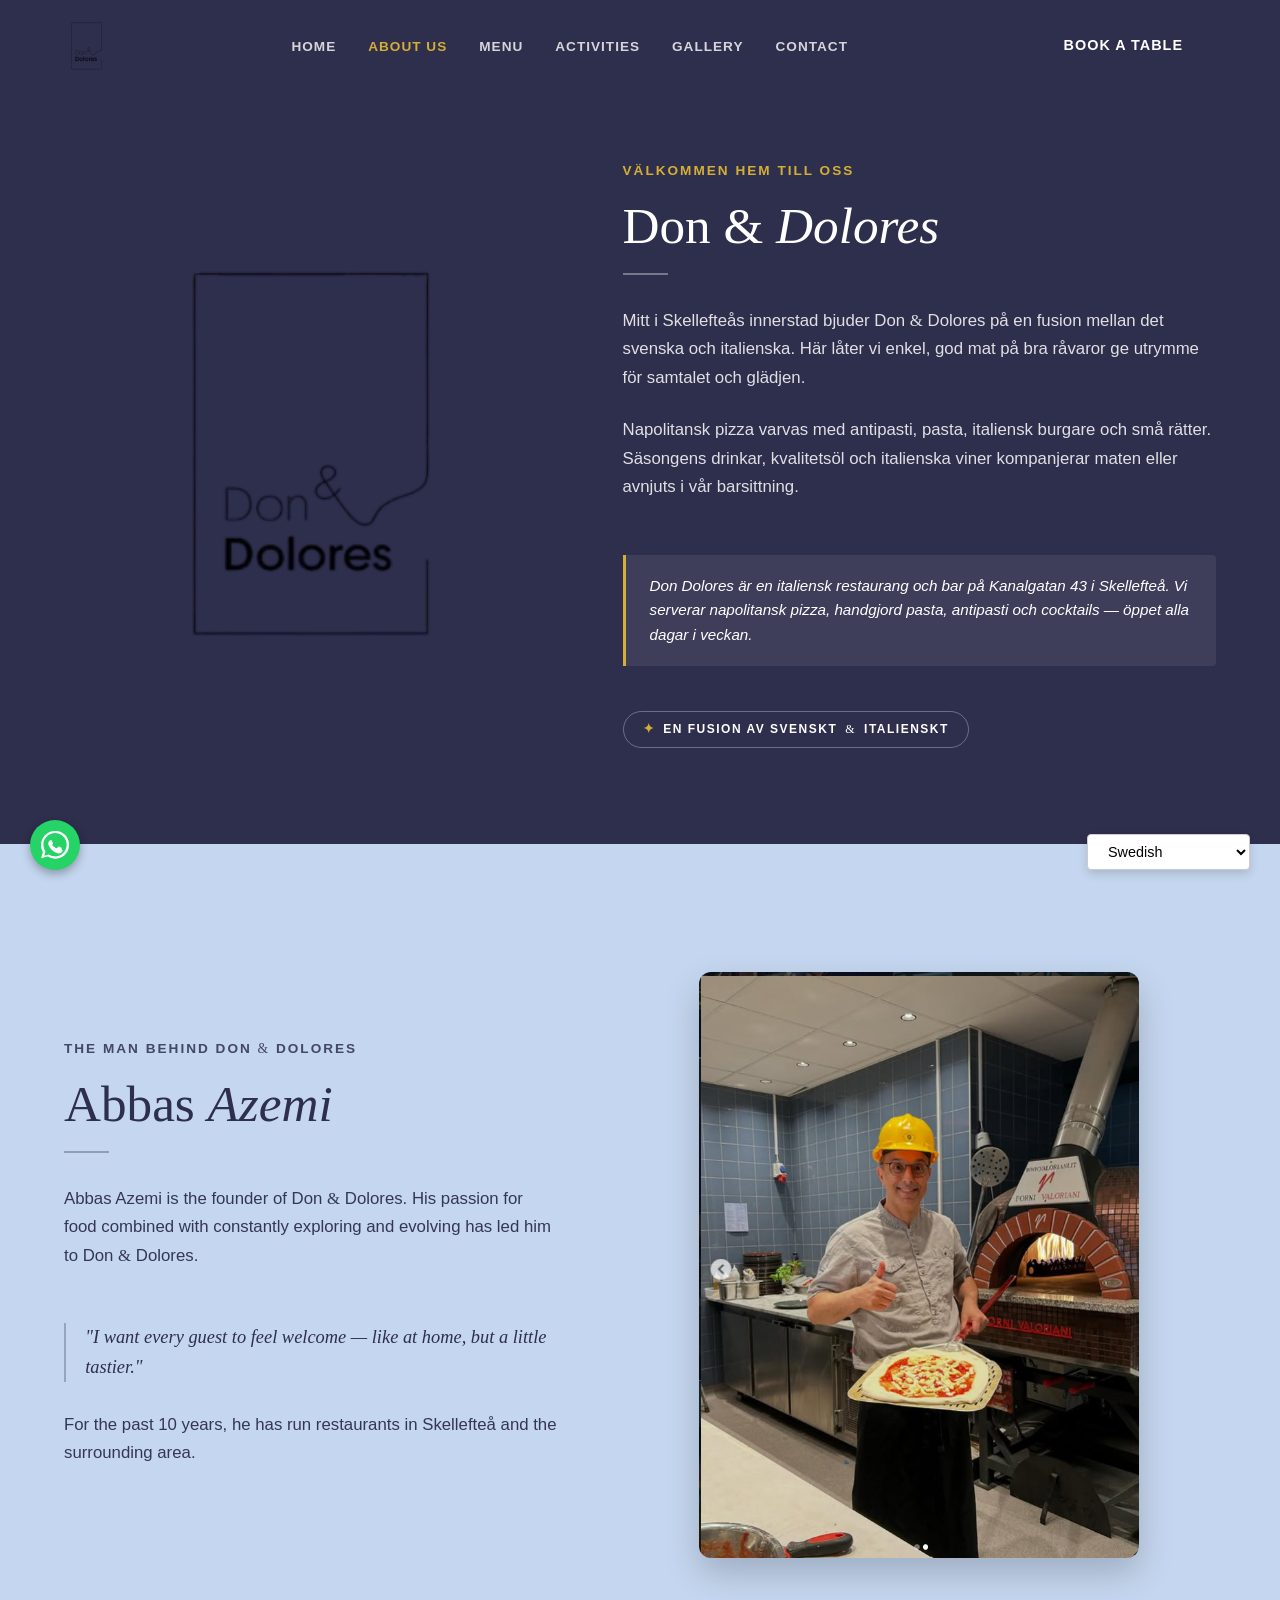
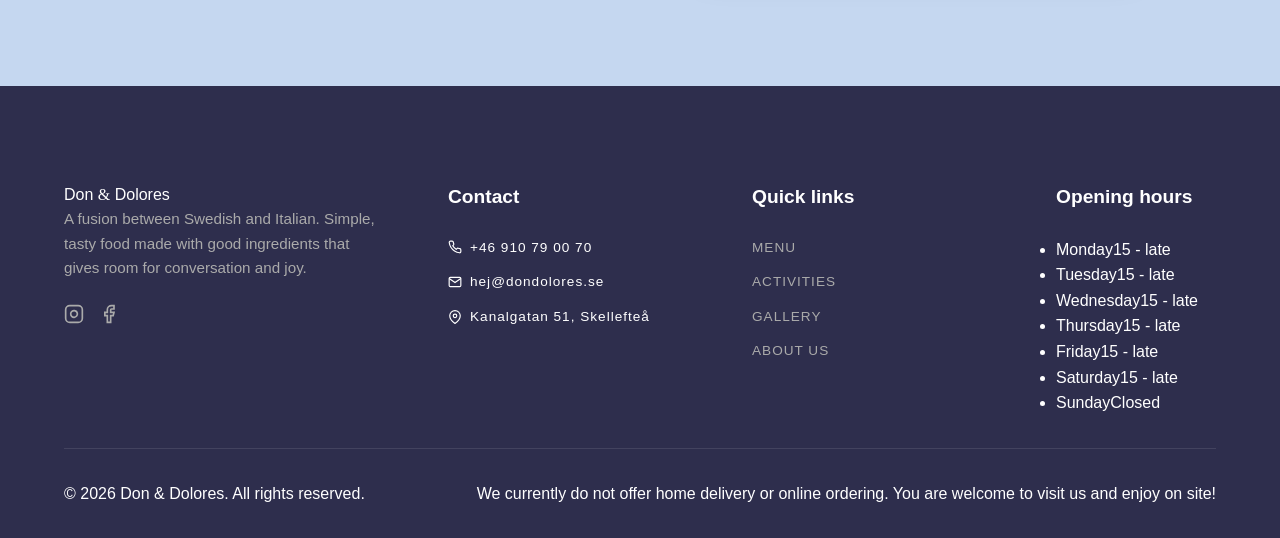
==== commit 5af8d78a: "Standardize all ampersands to use classic Georgia font" ====
--- a/about.html
+++ b/about.html
@@ -58,8 +58,8 @@
                 </div>
                 <div class="welcome-content">
                     <span class="welcome-subtitle">VÄLKOMMEN HEM TILL OSS</span>
-                    <h1 class="welcome-title">Don &amp; <span class="italic-title-part">Dolores</span></h1>
-                    <p class="welcome-text">Mitt i Skellefteås innerstad bjuder Don &amp; Dolores på en fusion mellan
+                    <h1 class="welcome-title">Don <span class="classic-amp">&amp;</span> <span class="italic-title-part">Dolores</span></h1>
+                    <p class="welcome-text">Mitt i Skellefteås innerstad bjuder Don <span class="classic-amp">&amp;</span> Dolores på en fusion mellan
                         det svenska och italienska. Här låter vi enkel, god mat på bra råvaror ge utrymme för samtalet
                         och glädjen.</p>
                     <p class="welcome-text">Napolitansk pizza varvas med antipasti, pasta, italiensk burgare och små
@@ -70,7 +70,7 @@
                         napolitansk pizza, handgjord pasta, antipasti och cocktails — öppet alla dagar i veckan.
                     </div>
                     <div class="welcome-tag-pill">
-                        <span class="pill-icon">✦</span> EN FUSION AV SVENSKT &amp; ITALIENSKT
+                        <span class="pill-icon">✦</span> EN FUSION AV SVENSKT <span class="classic-amp">&amp;</span> ITALIENSKT
                     </div>
                 </div>
             </div>
@@ -82,10 +82,10 @@
         <div class="container">
             <div class="welcome-grid">
                 <div class="welcome-content">
-                    <span class="welcome-subtitle">THE MAN BEHIND DON &amp; DOLORES</span>
+                    <span class="welcome-subtitle">THE MAN BEHIND DON <span class="classic-amp">&amp;</span> DOLORES</span>
                     <h2 class="welcome-title">Abbas <span class="italic-title-part">Azemi</span></h2>
-                    <p class="welcome-text">Abbas Azemi is the founder of Don &amp; Dolores. His passion for food
-                        combined with constantly exploring and evolving has led him to Don &amp; Dolores.</p>
+                    <p class="welcome-text">Abbas Azemi is the founder of Don <span class="classic-amp">&amp;</span> Dolores. His passion for food
+                        combined with constantly exploring and evolving has led him to Don <span class="classic-amp">&amp;</span> Dolores.</p>
                     <div class="founder-quote">
                         "I want every guest to feel welcome — like at home, but a little tastier."
                     </div>
@@ -105,7 +105,7 @@
         <div class="container footer-grid">
             <!-- Col 1: Brand -->
             <div class="footer-col brand-col">
-                <span class="footer-logo">Don &amp; Dolores</span>
+                <span class="footer-logo">Don <span class="classic-amp">&amp;</span> Dolores</span>
                 <p class="footer-brand-desc">A fusion between Swedish and Italian. Simple, tasty food made with good
                     ingredients that gives room for conversation and joy.</p>
                 <div class="social-links" style="display:flex; gap:15px; margin-top:1.5rem;">
--- a/css/main.css
+++ b/css/main.css
@@ -962,6 +962,12 @@
     margin-bottom: 1.5rem;
     color: #1c1b1a;
     font-family: 'Playfair Display', serif;
+}
+
+.classic-amp {
+    font-family: Georgia, 'Times New Roman', serif !important;
+    font-style: normal !important;
+    font-weight: 400 !important;
 }
 
 .activities-desc {
@@ -1451,6 +1457,23 @@
     border-bottom: 1.5px solid rgba(46, 46, 77, 0.25) !important;
 }
 
+.bg-light-blue .faq-accordion {
+    border-top: none;
+}
+.bg-light-blue .faq-item {
+    background-color: var(--bg-dark);
+    border-radius: 8px;
+    margin-bottom: 1rem;
+    padding: 0 1.5rem;
+    border-bottom: none;
+}
+.bg-light-blue .faq-question {
+    color: #ffffff !important;
+}
+.bg-light-blue .faq-answer {
+    color: #e0e0e0;
+}
+
 .bg-dark-blue {
     background-color: #2E2E4D !important;
     color: #ffffff !important;
@@ -1789,6 +1812,30 @@
     color: var(--accent-gold) !important;
 }
 
+/* Dark blue card style inside light blue sections */
+.dark-blue-card {
+    background-color: #2E2E4D !important;
+    color: #ffffff !important;
+    box-shadow: 0 10px 30px rgba(0, 0, 0, 0.15) !important;
+}
+.dark-blue-card .event-title,
+.dark-blue-card .activities-card-title,
+.dark-blue-card .activities-bottom-card-title {
+    color: #ffffff !important;
+}
+.dark-blue-card .event-desc,
+.dark-blue-card .activities-card-body,
+.dark-blue-card .activities-bottom-card-body {
+    color: #e0e0e0 !important;
+}
+.dark-blue-card .activities-bottom-card-link {
+    color: #ffffff !important;
+    font-weight: 700;
+}
+.dark-blue-card .activities-bottom-card-link:hover {
+    color: var(--accent-gold) !important;
+}
+
 /* Solid dark blue button */
 .btn-dark-blue {
     background-color: #2E2E4D !important;
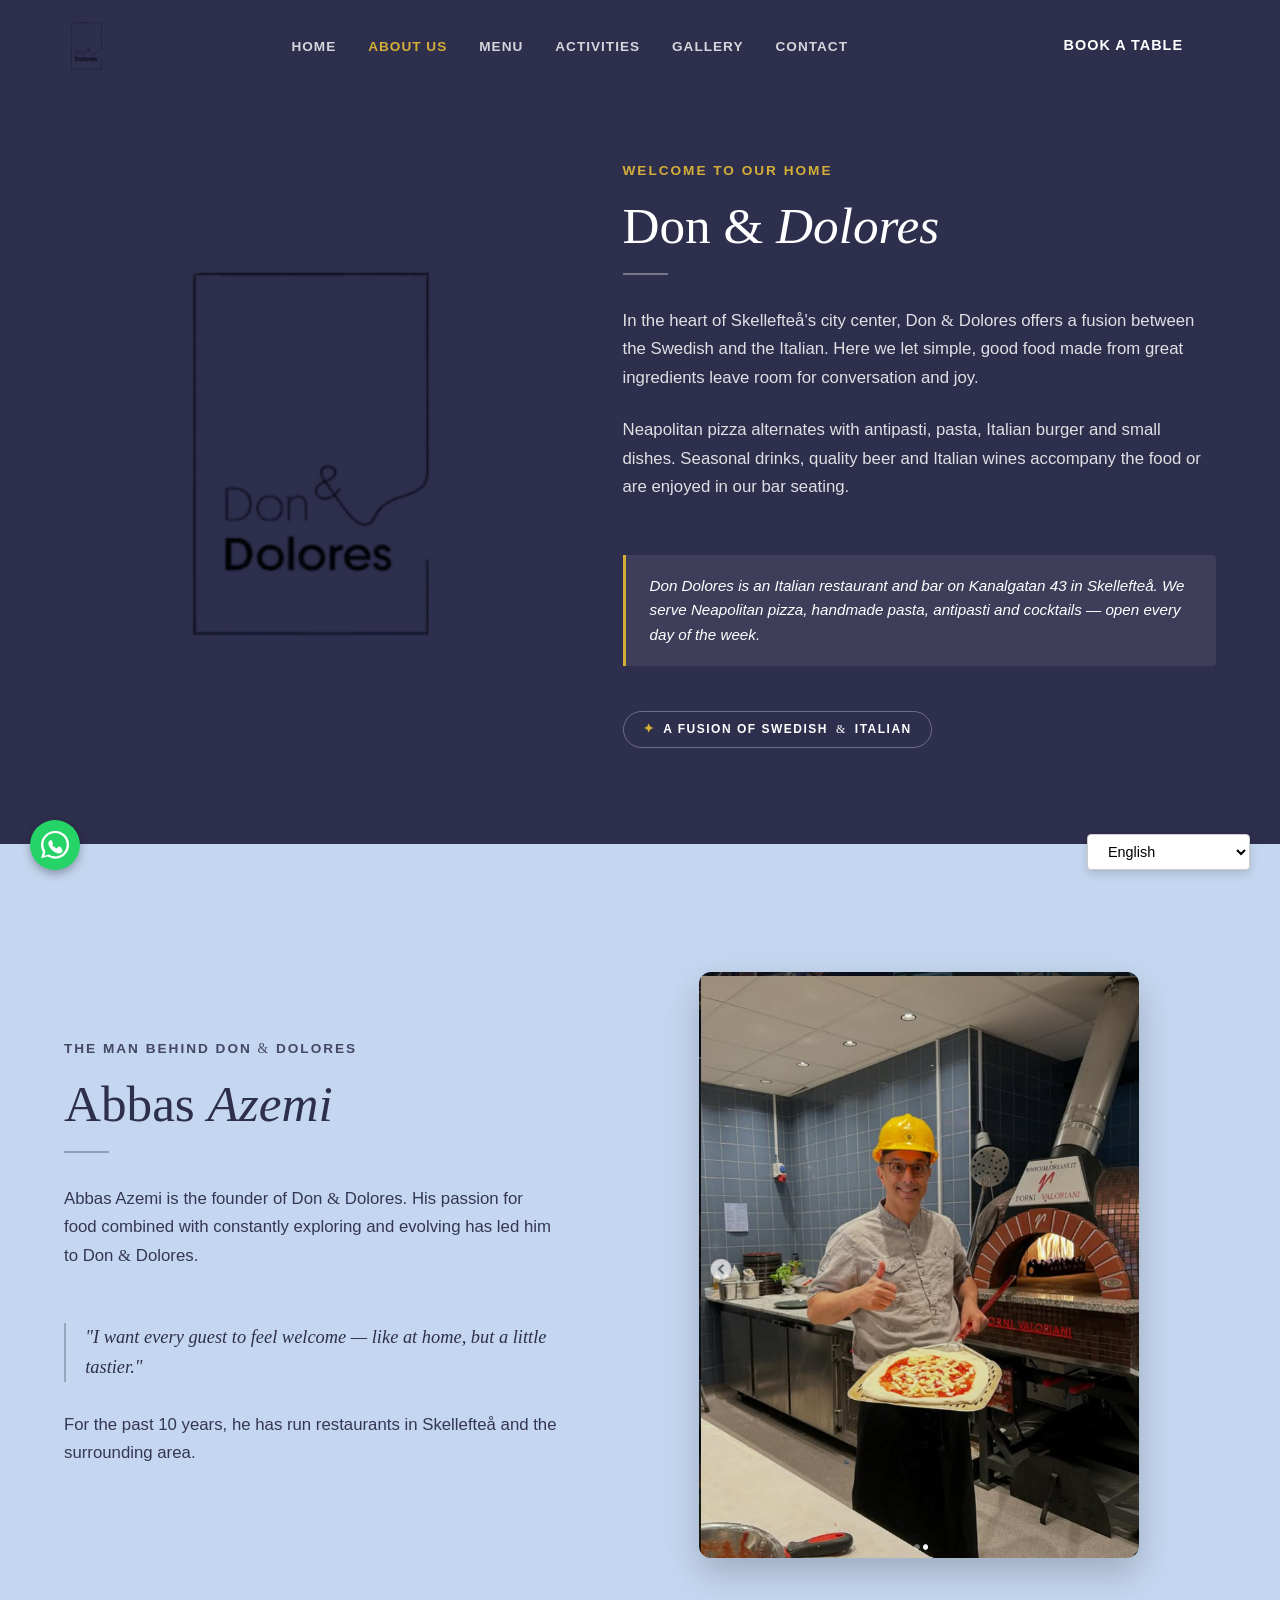
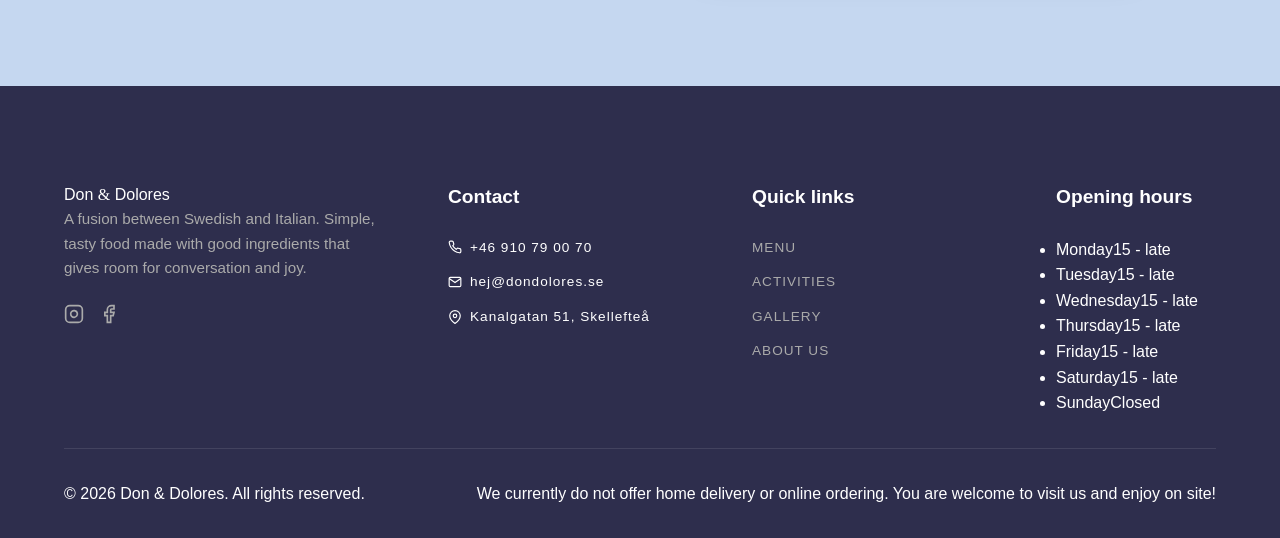
==== commit e4282e86: "Translate entire website to English" ====
--- a/about.html
+++ b/about.html
@@ -1,5 +1,5 @@
 <!DOCTYPE html>
-<html lang="sv">
+<html lang="en">
 
 <head>
     <meta charset="UTF-8">
@@ -57,20 +57,20 @@
                     <img src="assets/logo.webp" alt="Don & Dolores Logo" style="width: 100%; max-width: 350px; height: auto; object-fit: contain;">
                 </div>
                 <div class="welcome-content">
-                    <span class="welcome-subtitle">VÄLKOMMEN HEM TILL OSS</span>
+                    <span class="welcome-subtitle">WELCOME TO OUR HOME</span>
                     <h1 class="welcome-title">Don <span class="classic-amp">&amp;</span> <span class="italic-title-part">Dolores</span></h1>
-                    <p class="welcome-text">Mitt i Skellefteås innerstad bjuder Don <span class="classic-amp">&amp;</span> Dolores på en fusion mellan
-                        det svenska och italienska. Här låter vi enkel, god mat på bra råvaror ge utrymme för samtalet
-                        och glädjen.</p>
-                    <p class="welcome-text">Napolitansk pizza varvas med antipasti, pasta, italiensk burgare och små
-                        rätter. Säsongens drinkar, kvalitetsöl och italienska viner kompanjerar maten eller avnjuts i
-                        vår barsittning.</p>
+                    <p class="welcome-text">In the heart of Skellefteå's city center, Don <span class="classic-amp">&amp;</span> Dolores offers a fusion between
+                        the Swedish and the Italian. Here we let simple, good food made from great ingredients leave room for conversation
+                        and joy.</p>
+                    <p class="welcome-text">Neapolitan pizza alternates with antipasti, pasta, Italian burger and small
+                        dishes. Seasonal drinks, quality beer and Italian wines accompany the food or are enjoyed in
+                        our bar seating.</p>
                     <div class="welcome-note">
-                        Don Dolores är en italiensk restaurang och bar på Kanalgatan 43 i Skellefteå. Vi serverar
-                        napolitansk pizza, handgjord pasta, antipasti och cocktails — öppet alla dagar i veckan.
+                        Don Dolores is an Italian restaurant and bar on Kanalgatan 43 in Skellefteå. We serve
+                        Neapolitan pizza, handmade pasta, antipasti and cocktails — open every day of the week.
                     </div>
                     <div class="welcome-tag-pill">
-                        <span class="pill-icon">✦</span> EN FUSION AV SVENSKT <span class="classic-amp">&amp;</span> ITALIENSKT
+                        <span class="pill-icon">✦</span> A FUSION OF SWEDISH <span class="classic-amp">&amp;</span> ITALIAN
                     </div>
                 </div>
             </div>
@@ -209,18 +209,17 @@
             <div class="booking-body">
                 <!-- STEP 1: Meal -->
                 <div class="booking-step active" id="step1">
-                    <p data-translate="selectMeal" style="font-size: 0.9rem; margin-bottom: 0.5rem;">Välj måltid</p>
-                    <button class="meal-btn" data-translate="dinner" onclick="nextStep(2)">Middag</button>
+                    <p data-translate="selectMeal" style="font-size: 0.9rem; margin-bottom: 0.5rem;">Select meal</p>
+                    <button class="meal-btn" data-translate="dinner" onclick="nextStep(2)">Dinner</button>
                 </div>
 
                 <!-- STEP 2: Guests -->
                 <div class="booking-step" id="step2">
-                    <div class="selection-summary" data-translate="dinner">Middag</div>
+                    <div class="selection-summary" data-translate="dinner">Dinner</div>
                     <p data-translate="selectGuestsTitle"
-                        style="font-size: 0.8rem; font-weight:700; margin: 1rem 0 0.5rem; letter-spacing:1px;">VÄLJ
-                        ANTAL PERSONER</p>
+                        style="font-size: 0.8rem; font-weight:700; margin: 1rem 0 0.5rem; letter-spacing:1px;">SELECT NUMBER OF GUESTS</p>
                     <ul class="guest-list">
-                        <li><button class="guest-btn" data-guests-count="1" onclick="selectGuests(1)">1 person</button>
+                        <li><button class="guest-btn" data-guests-count="1" onclick="selectGuests(1)">1 guest</button>
                         </li>
                         <li><button class="guest-btn" data-guests-count="2" onclick="selectGuests(2)">2
                                 personer</button></li>
@@ -243,31 +242,31 @@
 
                 <!-- STEP 3: Date & Children -->
                 <div class="booking-step" id="step3">
-                    <div class="selection-summary" data-translate="dinner">Middag</div>
+                    <div class="selection-summary" data-translate="dinner">Dinner</div>
                     <div class="booking-filters">
                         <select class="filter-select" id="guestCountSelect">
-                            <option value="2">2 personer</option>
+                            <option value="2">2 guests</option>
                         </select>
                         <select class="filter-select" id="childCountSelect">
-                            <option value="0" data-translate="childrenCountDefault">Varav barn antal</option>
-                            <option value="0" data-translate="children0">0 Barn</option>
-                            <option value="1" data-translate="children1">1 Barn</option>
-                            <option value="2" data-translate="children2">2 Barn</option>
+                            <option value="0" data-translate="childrenCountDefault">Number of children</option>
+                            <option value="0" data-translate="children0">0 Children</option>
+                            <option value="1" data-translate="children1">1 Child</option>
+                            <option value="2" data-translate="children2">2 Children</option>
                         </select>
                     </div>
 
                     <div class="calendar-view">
                         <div class="month-block">
-                            <h4 class="month-title" id="monthTitle" data-month-name="JULI" data-year="2026">JULI 2026
+                            <h4 class="month-title" id="monthTitle" data-month-name="JULY" data-year="2026">JULY 2026
                             </h4>
                             <div class="calendar-grid">
-                                <div class="cal-day-header" data-day="1">MÅN</div>
-                                <div class="cal-day-header" data-day="2">TIS</div>
-                                <div class="cal-day-header" data-day="3">ONS</div>
-                                <div class="cal-day-header" data-day="4">TOR</div>
-                                <div class="cal-day-header" data-day="5">FRE</div>
-                                <div class="cal-day-header" data-day="6">LÖR</div>
-                                <div class="cal-day-header" data-day="7">SÖN</div>
+                                <div class="cal-day-header" data-day="1">MON</div>
+                                <div class="cal-day-header" data-day="2">TUE</div>
+                                <div class="cal-day-header" data-day="3">WED</div>
+                                <div class="cal-day-header" data-day="4">THU</div>
+                                <div class="cal-day-header" data-day="5">FRI</div>
+                                <div class="cal-day-header" data-day="6">SAT</div>
+                                <div class="cal-day-header" data-day="7">SUN</div>
                                 <div class="cal-day disabled">29</div>
                                 <div class="cal-day disabled">30</div>
                                 <div class="cal-day disabled">01</div>
@@ -309,24 +308,24 @@
                                 stroke-width="2">
                                 <circle cx="12" cy="12" r="10"></circle>
                                 <polyline points="12 6 12 12 16 14"></polyline>
-                            </svg> <span data-translate="time">Tid</span></span>
+                            </svg> <span data-translate="time">Time</span></span>
                     </div>
 
                     <div class="time-list">
                         <div class="time-row"><span>16:00</span><button class="btn-book-time"
-                                data-translate="book">BOKA</button></div>
+                                data-translate="book">BOOK</button></div>
                         <div class="time-row"><span>16:15</span><button class="btn-book-time"
-                                data-translate="book">BOKA</button></div>
+                                data-translate="book">BOOK</button></div>
                         <div class="time-row"><span>16:30</span><button class="btn-book-time"
-                                data-translate="book">BOKA</button></div>
+                                data-translate="book">BOOK</button></div>
                         <div class="time-row"><span>16:45</span><button class="btn-book-time"
-                                data-translate="book">BOKA</button></div>
+                                data-translate="book">BOOK</button></div>
                         <div class="time-row"><span>17:00</span><button class="btn-book-time"
-                                data-translate="book">BOKA</button></div>
+                                data-translate="book">BOOK</button></div>
                         <div class="time-row"><span>17:15</span><button class="btn-book-time"
-                                data-translate="book">BOKA</button></div>
+                                data-translate="book">BOOK</button></div>
                         <div class="time-row"><span>17:30</span><button class="btn-book-time"
-                                data-translate="book">BOKA</button></div>
+                                data-translate="book">BOOK</button></div>
                     </div>
                 </div>
 
@@ -336,7 +335,7 @@
             <div class="booking-footer">
                 <div class="booking-footer-left">
                     <span style="font-weight:700; letter-spacing: -1px; font-size:1.1rem; color:#ccc;">BB<span
-                            style="font-size:0.6rem; vertical-align:top; display:inline-block; line-height:1; margin-left:2px;">BOKA<br>BORD</span></span>
+                            style="font-size:0.6rem; vertical-align:top; display:inline-block; line-height:1; margin-left:2px;">BOOK<br>BORD</span></span>
                     <a href="#"
                         style="color:#aaa; text-decoration:none; display:flex; align-items:center; gap:4px; font-size:0.8rem; margin-left:15px;"><svg
                             width="14" height="14" viewBox="0 0 24 24" fill="none" stroke="currentColor"
@@ -344,7 +343,7 @@
                             <path d="M15 3h4a2 2 0 0 1 2 2v14a2 2 0 0 1-2 2h-4"></path>
                             <polyline points="10 17 15 12 10 7"></polyline>
                             <line x1="15" y1="12" x2="3" y2="12"></line>
-                        </svg> <span data-translate="login">Logga in</span></a>
+                        </svg> <span data-translate="login">Log in</span></a>
                 </div>
                 <div class="booking-footer-right" style="position: relative;">
                     <button class="lang-switch-btn"
@@ -357,18 +356,16 @@
                                 d="M12 2a15.3 15.3 0 0 1 4 10 15.3 15.3 0 0 1-4 10 15.3 15.3 0 0 1-4-10 15.3 15.3 0 0 1 4-10z">
                             </path>
                         </svg>
-                        <span class="current-lang">Swedish</span>
+                        <span class="current-lang">English</span>
                     </button>
                     <div class="lang-dropdown">
-                        <button class="lang-dropdown-option active" data-lang="sv"
-                            style="background: none; border: none; width: 100%; text-align: left; display: flex; justify-content: space-between; align-items: center; font-size: 0.8rem; padding: 8px 12px; cursor: pointer;">
+                        <button class="lang-dropdown-option" data-lang="sv" style="background: none; border: none; width: 100%; text-align: left; display: flex; justify-content: space-between; align-items: center; font-size: 0.8rem; padding: 8px 12px; cursor: pointer;">
                             <span>Swedish</span>
+                            <span class="check-icon" style="display: none;">✓</span>
+                        </button>
+                        <button class="lang-dropdown-option active" data-lang="en" style="background: none; border: none; width: 100%; text-align: left; display: flex; justify-content: space-between; align-items: center; font-size: 0.8rem; padding: 8px 12px; cursor: pointer;">
+                            <span>English</span>
                             <span class="check-icon">✓</span>
-                        </button>
-                        <button class="lang-dropdown-option" data-lang="en"
-                            style="background: none; border: none; width: 100%; text-align: left; display: flex; justify-content: space-between; align-items: center; font-size: 0.8rem; padding: 8px 12px; cursor: pointer;">
-                            <span>English</span>
-                            <span class="check-icon" style="display: none;">✓</span>
                         </button>
                     </div>
                 </div>
@@ -380,8 +377,8 @@
     <div class="lang-switcher-float">
         <select class="lang-select">
             <option value="" disabled>Select Language</option>
-            <option value="en">English</option>
-            <option value="sv" selected>Swedish</option>
+            <option value="en" selected>English</option>
+            <option value="sv">Swedish</option>
         </select>
     </div>
 
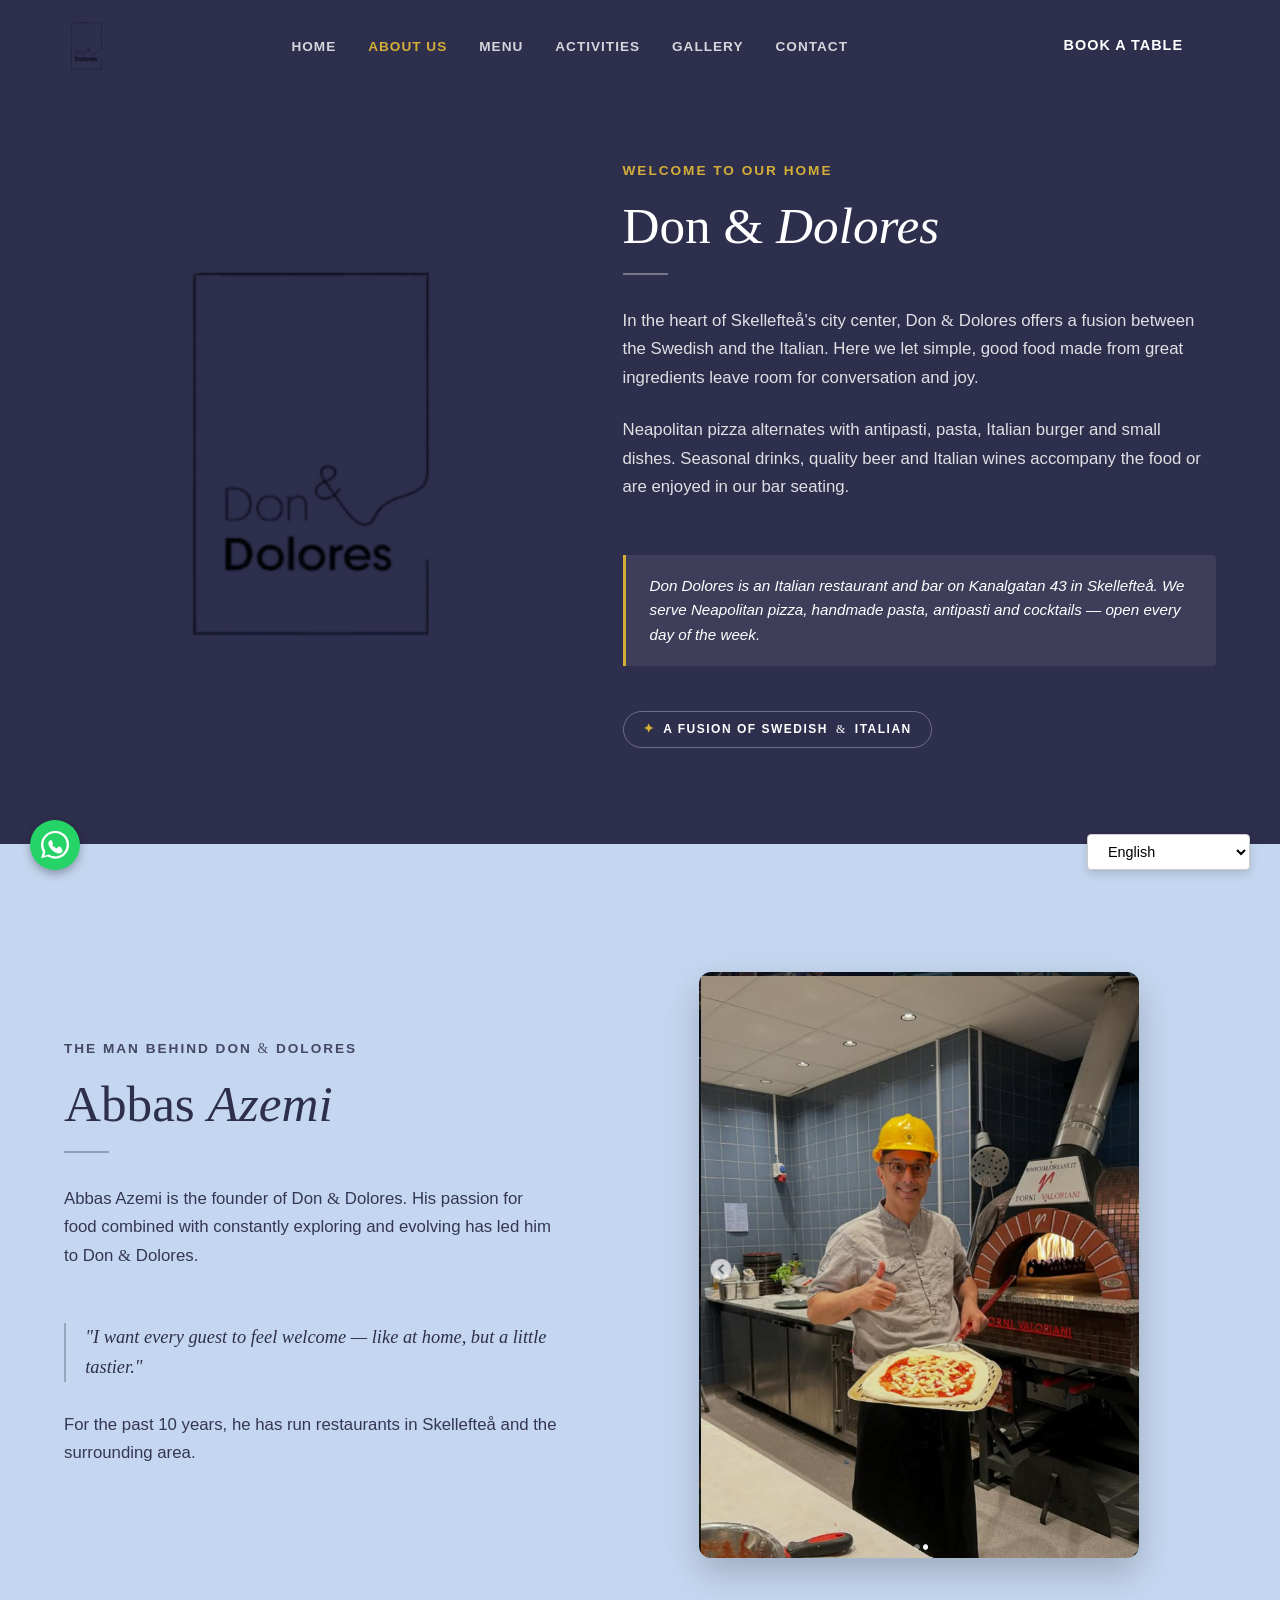
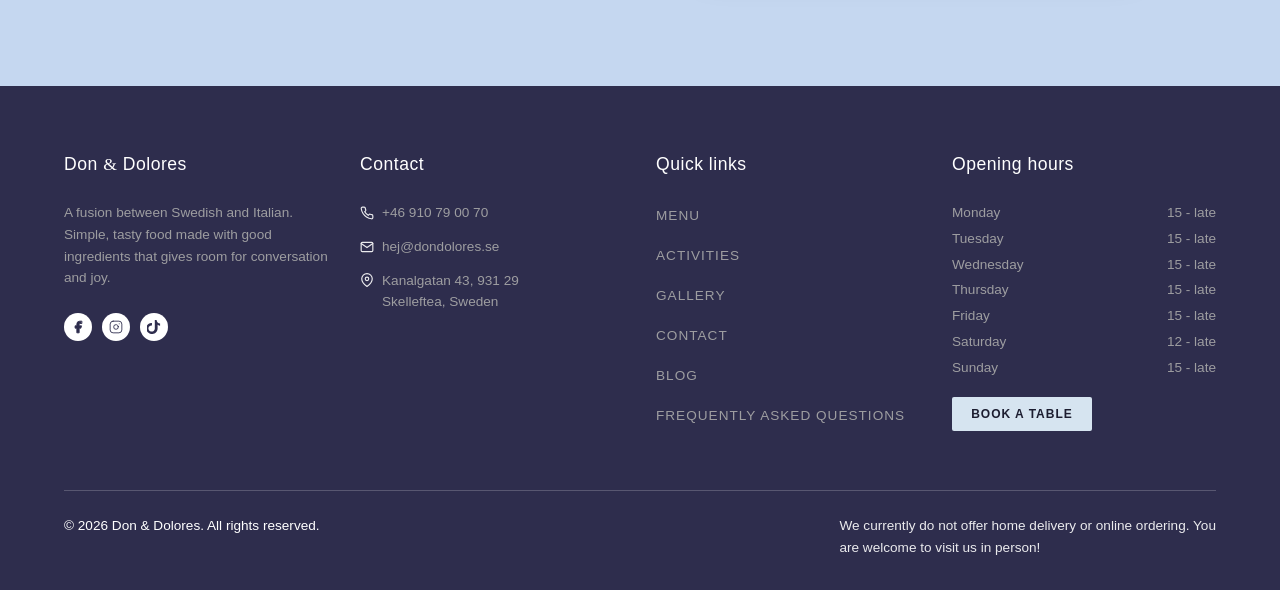
==== commit ee658ca5: "Update footer design to match screenshot" ====
--- a/about.html
+++ b/about.html
@@ -101,86 +101,94 @@
     </section>
 
     <!-- 4. FOOTER SECTION -->
-    <footer>
-        <div class="container footer-grid">
-            <!-- Col 1: Brand -->
-            <div class="footer-col brand-col">
-                <span class="footer-logo">Don <span class="classic-amp">&amp;</span> Dolores</span>
-                <p class="footer-brand-desc">A fusion between Swedish and Italian. Simple, tasty food made with good
-                    ingredients that gives room for conversation and joy.</p>
-                <div class="social-links" style="display:flex; gap:15px; margin-top:1.5rem;">
-                    <a href="https://www.instagram.com/dondolores_skelleftea/" target="_blank" aria-label="Instagram"
-                        style="color:#aaa; text-decoration:none;"><svg width="20" height="20" viewBox="0 0 24 24"
-                            fill="none" stroke="currentColor" stroke-width="2">
+        <footer id="kontakt" style="background-color: #2e2d4d; color: #ffffff; padding: 4rem 0 2rem 0; font-family: 'Inter', sans-serif;">
+        <div class="container footer-grid" style="display: grid; grid-template-columns: repeat(4, 1fr); gap: 2rem;">
+            <!-- Col 1: Brand Info -->
+            <div class="footer-col">
+                <h3 style="font-family: 'Inter', sans-serif; font-weight: 500; font-size: 1.1rem; margin-bottom: 1.5rem; letter-spacing: 0.5px;">Don <span class="classic-amp">&amp;</span> Dolores</h3>
+                <p style="font-size: 0.85rem; line-height: 1.6; opacity: 0.9; margin-bottom: 1.5rem;">A fusion between Swedish and Italian. Simple, tasty food made with good ingredients that gives room for conversation and joy.</p>
+                <div class="footer-socials" style="display: flex; gap: 10px;">
+                    <a href="https://www.facebook.com/dondolores.skelleftea/" target="_blank" aria-label="Facebook" style="display: flex; align-items: center; justify-content: center; width: 28px; height: 28px; background-color: #ffffff; border-radius: 50%; color: #2e2d4d;">
+                        <svg width="14" height="14" viewBox="0 0 24 24" fill="currentColor">
+                            <path d="M18 2h-3a5 5 0 0 0-5 5v3H7v4h3v8h4v-8h3l1-4h-4V7a1 1 0 0 1 1-1h3z" stroke="currentColor" stroke-width="1.5" stroke-linecap="round" stroke-linejoin="round"/>
+                        </svg>
+                    </a>
+                    <a href="https://www.instagram.com/dondolores_skelleftea/" target="_blank" aria-label="Instagram" style="display: flex; align-items: center; justify-content: center; width: 28px; height: 28px; background-color: #ffffff; border-radius: 50%; color: #2e2d4d;">
+                        <svg width="14" height="14" viewBox="0 0 24 24" fill="none" stroke="currentColor" stroke-width="1.5" stroke-linecap="round" stroke-linejoin="round">
                             <rect x="2" y="2" width="20" height="20" rx="5" ry="5"></rect>
                             <path d="M16 11.37A4 4 0 1 1 12.63 8 4 4 0 0 1 16 11.37z"></path>
                             <line x1="17.5" y1="6.5" x2="17.51" y2="6.5"></line>
-                        </svg></a>
-                    <a href="https://www.facebook.com/dondolores.skelleftea/" target="_blank" aria-label="Facebook"
-                        style="color:#aaa; text-decoration:none;"><svg width="20" height="20" viewBox="0 0 24 24"
-                            fill="none" stroke="currentColor" stroke-width="2">
-                            <path d="M18 2h-3a5 5 0 0 0-5 5v3H7v4h3v8h4v-8h3l1-4h-4V7a1 1 0 0 1 1-1h3z"></path>
-                        </svg></a>
+                        </svg>
+                    </a>
+                    <a href="#" aria-label="Tiktok" style="display: flex; align-items: center; justify-content: center; width: 28px; height: 28px; background-color: #ffffff; border-radius: 50%; color: #2e2d4d;">
+                        <svg width="14" height="14" viewBox="0 0 24 24" fill="currentColor">
+                            <path d="M12.525.02c1.31-.02 2.61-.01 3.91-.02.08 1.53.63 3.09 1.75 4.17 1.12 1.11 2.7 1.62 4.24 1.79v4.03c-1.44-.17-2.86-.74-3.99-1.72-.08-.07-.17-.17-.24-.26v6.23c.12 5.64-5.06 10.42-10.74 9.75-5.18-.5-9.35-5.26-8.9-10.49.39-4.83 4.67-8.77 9.53-8.25.13.01.26.04.39.06v4.09c-.1-.03-.21-.05-.31-.06-2.6-.33-5.02 1.34-5.55 3.91-.67 3.06 1.42 6.11 4.5 6.46 2.92.36 5.8-1.57 6.22-4.47.08-.5.06-1.02.06-1.53V.02z"/>
+                        </svg>
+                    </a>
                 </div>
             </div>
 
             <!-- Col 2: Contact -->
             <div class="footer-col">
-                <h3>Contact</h3>
-                <ul class="footer-links">
-                    <li><span style="display:flex; align-items:center; gap:8px;"><svg width="14" height="14"
-                                viewBox="0 0 24 24" fill="none" stroke="currentColor" stroke-width="2">
-                                <path
-                                    d="M22 16.92v3a2 2 0 0 1-2.18 2 19.79 19.79 0 0 1-8.63-3.07 19.5 19.5 0 0 1-6-6 19.79 19.79 0 0 1-3.07-8.67A2 2 0 0 1 4.11 2h3a2 2 0 0 1 2 1.72 12.84 12.84 0 0 0 .7 2.81 2 2 0 0 1-.45 2.11L8.09 9.91a16 16 0 0 0 6 6l1.27-1.27a2 2 0 0 1 2.11-.45 12.84 12.84 0 0 0 2.81.7A2 2 0 0 1 22 16.92z">
-                                </path>
-                            </svg> +46 910 79 00 70</span></li>
-                    <li><span style="display:flex; align-items:center; gap:8px;"><svg width="14" height="14"
-                                viewBox="0 0 24 24" fill="none" stroke="currentColor" stroke-width="2">
-                                <path d="M4 4h16c1.1 0 2 .9 2 2v12c0 1.1-.9 2-2 2H4c-1.1 0-2-.9-2-2V6c0-1.1.9-2 2-2z">
-                                </path>
-                                <polyline points="22,6 12,13 2,6"></polyline>
-                            </svg> hej@dondolores.se</span></li>
-                    <li><span style="display:flex; align-items:center; gap:8px;"><svg width="14" height="14"
-                                viewBox="0 0 24 24" fill="none" stroke="currentColor" stroke-width="2">
-                                <path d="M21 10c0 7-9 13-9 13s-9-6-9-13a9 9 0 0 1 18 0z"></path>
-                                <circle cx="12" cy="10" r="3"></circle>
-                            </svg> Kanalgatan 51, Skellefteå</span></li>
+                <h3 style="font-family: 'Inter', sans-serif; font-weight: 500; font-size: 1.1rem; margin-bottom: 1.5rem; letter-spacing: 0.5px;">Contact</h3>
+                <ul class="contact-list" style="list-style:none; padding:0; font-size: 0.85rem; opacity: 0.9;">
+                    <li style="display:flex; align-items:center; gap: 8px; margin-bottom:12px;">
+                        <svg width="14" height="14" viewBox="0 0 24 24" fill="none" stroke="currentColor" stroke-width="2" stroke-linecap="round" stroke-linejoin="round">
+                            <path d="M22 16.92v3a2 2 0 0 1-2.18 2 19.79 19.79 0 0 1-8.63-3.07 19.5 19.5 0 0 1-6-6 19.79 19.79 0 0 1-3.07-8.67A2 2 0 0 1 4.11 2h3a2 2 0 0 1 2 1.72 12.84 12.84 0 0 0 .7 2.81 2 2 0 0 1-.45 2.11L8.09 9.91a16 16 0 0 0 6 6l1.27-1.27a2 2 0 0 1 2.11-.45 12.84 12.84 0 0 0 2.81.7A2 2 0 0 1 22 16.92z"/>
+                        </svg>
+                        <a href="tel:+46910790070">+46 910 79 00 70</a>
+                    </li>
+                    <li style="display:flex; align-items:center; gap: 8px; margin-bottom:12px;">
+                        <svg width="14" height="14" viewBox="0 0 24 24" fill="none" stroke="currentColor" stroke-width="2" stroke-linecap="round" stroke-linejoin="round">
+                            <path d="M4 4h16c1.1 0 2 .9 2 2v12c0 1.1-.9 2-2 2H4c-1.1 0-2-.9-2-2V6c0-1.1.9-2 2-2z"/>
+                            <polyline points="22,6 12,13 2,6"/>
+                        </svg>
+                        <a href="mailto:hej@dondolores.se">hej@dondolores.se</a>
+                    </li>
+                    <li style="display:flex; align-items:flex-start; gap: 8px;">
+                        <svg width="14" height="14" viewBox="0 0 24 24" fill="none" stroke="currentColor" stroke-width="2" stroke-linecap="round" stroke-linejoin="round" style="margin-top: 3px;">
+                            <path d="M21 10c0 7-9 13-9 13s-9-6-9-13a9 9 0 0 1 18 0z"/>
+                            <circle cx="12" cy="10" r="3"/>
+                        </svg>
+                        <a href="#" target="_blank">Kanalgatan 43, 931 29<br>Skelleftea, Sweden</a>
+                    </li>
                 </ul>
             </div>
 
-            <!-- Col 3: Quick links -->
+            <!-- Col 3: Quick Links -->
             <div class="footer-col">
-                <h3>Quick links</h3>
-                <ul class="footer-links">
+                <h3 style="font-family: 'Inter', sans-serif; font-weight: 500; font-size: 1.1rem; margin-bottom: 1.5rem; letter-spacing: 0.5px;">Quick links</h3>
+                <ul class="footer-links" style="list-style:none; padding:0; font-size: 0.85rem; text-transform: uppercase; line-height: 2; opacity: 0.9;">
                     <li><a href="menu.html">MENU</a></li>
                     <li><a href="index.html#aktiviteter">ACTIVITIES</a></li>
                     <li><a href="gallery.html">GALLERY</a></li>
-                    <li><a href="about.html">ABOUT US</a></li>
+                    <li><a href="index.html#kontakt">CONTACT</a></li>
+                    <li><a href="#">BLOG</a></li>
+                    <li><a href="index.html#faq">FREQUENTLY ASKED QUESTIONS</a></li>
                 </ul>
             </div>
 
             <!-- Col 4: Opening hours -->
             <div class="footer-col">
-                <h3>Opening hours</h3>
-                <ul class="footer-hours">
-                    <li><span>Monday</span><span>15 - late</span></li>
-                    <li><span>Tuesday</span><span>15 - late</span></li>
-                    <li><span>Wednesday</span><span>15 - late</span></li>
-                    <li><span>Thursday</span><span>15 - late</span></li>
-                    <li><span>Friday</span><span>15 - late</span></li>
-                    <li><span>Saturday</span><span>15 - late</span></li>
-                    <li><span>Sunday</span><span>Closed</span></li>
-                </ul>
+                <h3 style="font-family: 'Inter', sans-serif; font-weight: 500; font-size: 1.1rem; margin-bottom: 1.5rem; letter-spacing: 0.5px;">Opening hours</h3>
+                <div class="hours-list" style="font-size: 0.85rem; opacity: 0.9; display: grid; grid-template-columns: 1fr auto; row-gap: 4px;">
+                    <span>Monday</span><span>15 - late</span>
+                    <span>Tuesday</span><span>15 - late</span>
+                    <span>Wednesday</span><span>15 - late</span>
+                    <span>Thursday</span><span>15 - late</span>
+                    <span>Friday</span><span>15 - late</span>
+                    <span>Saturday</span><span>12 - late</span>
+                    <span>Sunday</span><span>15 - late</span>
+                </div>
+                <button class="btn open-booking" style="margin-top: 1.2rem; display: inline-block; background-color: #D6E4F0; color: #1C1D30; font-size: 0.75rem; padding: 0.6rem 1.2rem; border-radius: 2px;">BOOK A TABLE</button>
             </div>
         </div>
 
         <!-- Footer Bottom -->
         <div class="container">
-            <div class="footer-bottom"
-                style="display:flex; justify-content:space-between; align-items:center; margin-top:2rem; padding-top:2rem; border-top:1px solid rgba(255,255,255,0.1);">
-                <span class="footer-copy">© 2026 Don & Dolores. All rights reserved.</span>
-                <span class="footer-note" style="text-align:center;">We currently do not offer home delivery or online
-                    ordering. You are welcome to visit us and enjoy on site!</span>
+            <div class="footer-bottom" style="display:flex; justify-content:space-between; align-items:flex-start; margin-top:3rem; padding-top:1.5rem; border-top:1px solid rgba(255,255,255,0.2); font-size: 0.85rem;">
+                <span class="footer-copy">© 2026 Don &amp; Dolores. All rights reserved.</span>
+                <span class="footer-note" style="text-align:left; opacity: 0.9;">We currently do not offer home delivery or online ordering. You<br>are welcome to visit us in person!</span>
             </div>
         </div>
     </footer>
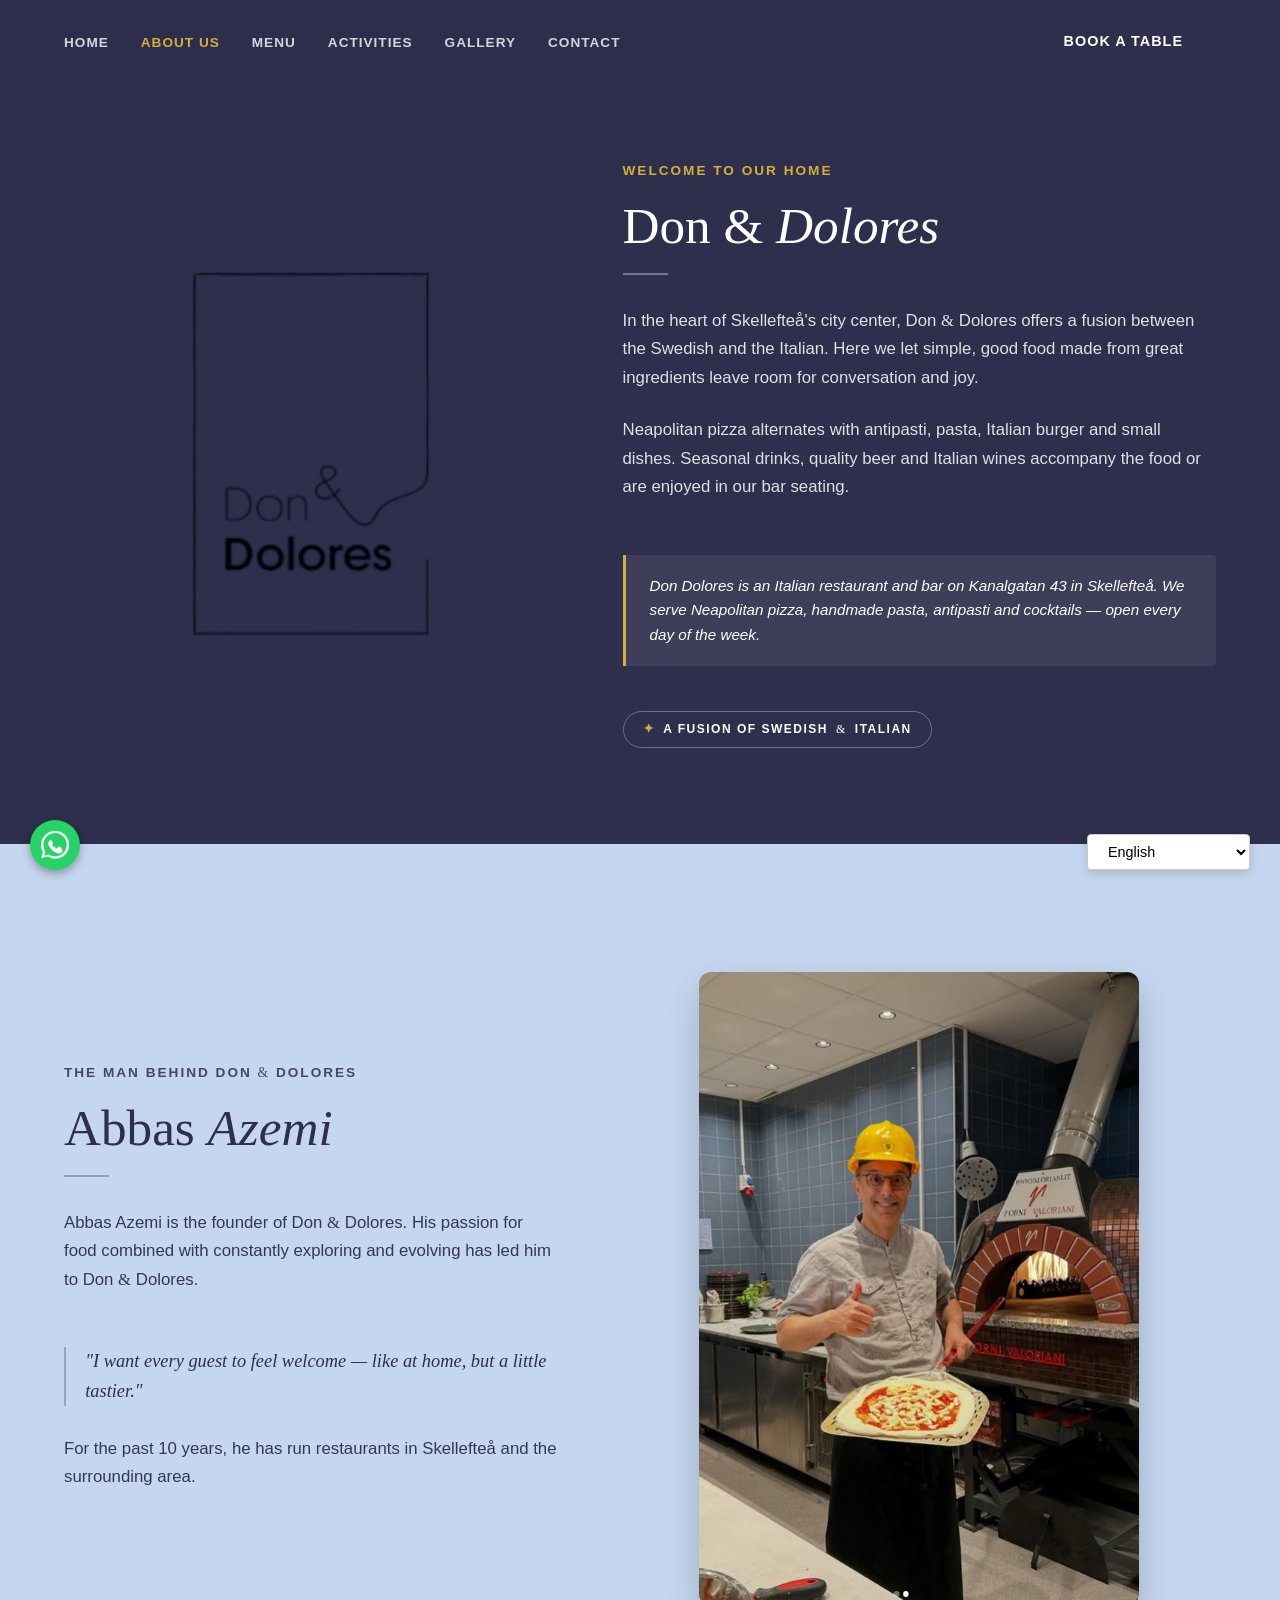
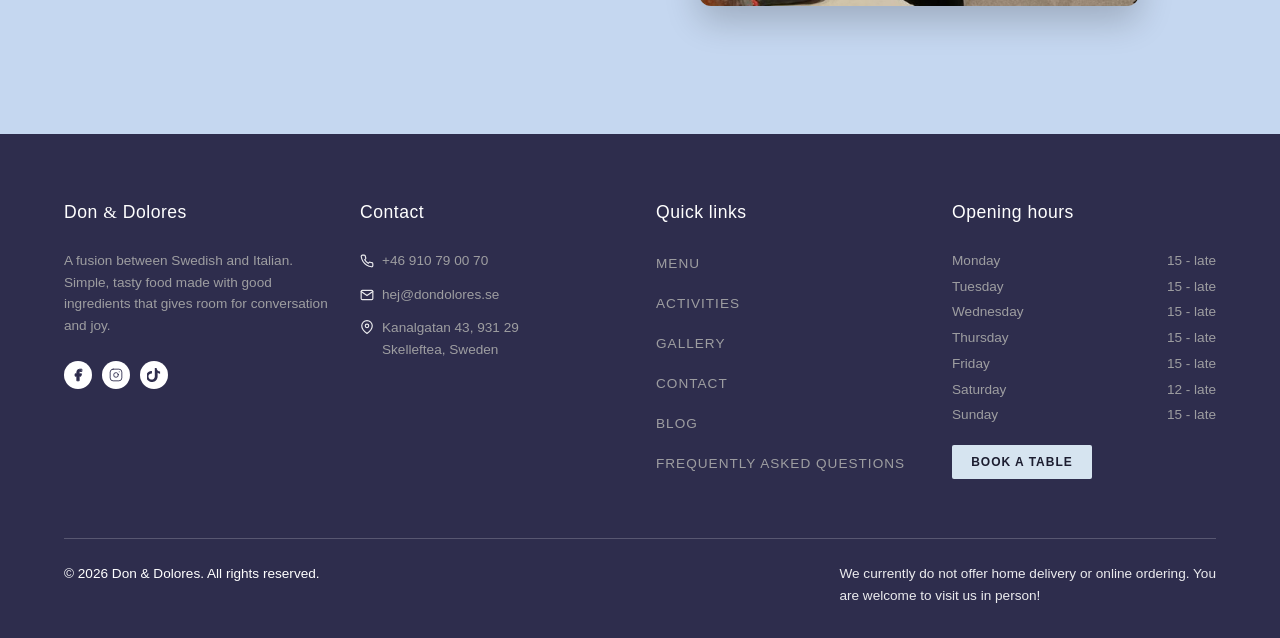
==== commit 9d9de5fc: "Comment out logo from header on all pages to match index.html" ====
--- a/about.html
+++ b/about.html
@@ -19,9 +19,9 @@
     <header>
         <div class="container nav-container">
             <!-- Logo from assets/logo.webp -->
-            <a href="index.html" class="logo-container" aria-label="Don & Dolores Home">
+            <!-- <a href="index.html" class="logo-container" aria-label="Don & Dolores Home">
                 <img src="assets/logo.webp" alt="Don & Dolores Logo" class="logo-img">
-            </a>
+            </a> -->
 
             <!-- Nav Menu Links (Matched to screenshot exactly) -->
             <nav>
--- a/css/main.css
+++ b/css/main.css
@@ -101,7 +101,8 @@
     width: 100%;
     z-index: 1000;
     padding: 1rem 0;
-    background: transparent;
+    background: rgba(46, 46, 77, 0.6);
+    backdrop-filter: blur(10px);
     border-bottom: 1px solid transparent;
     transition: background 0.3s ease, padding 0.3s ease, border-color 0.3s ease;
 }
@@ -824,6 +825,8 @@
     .events-grid {
         grid-template-columns: 1fr 1fr;
     }
+}
+@media (max-width: 800px) {
     .nav-menu {
         display: none;
     }
